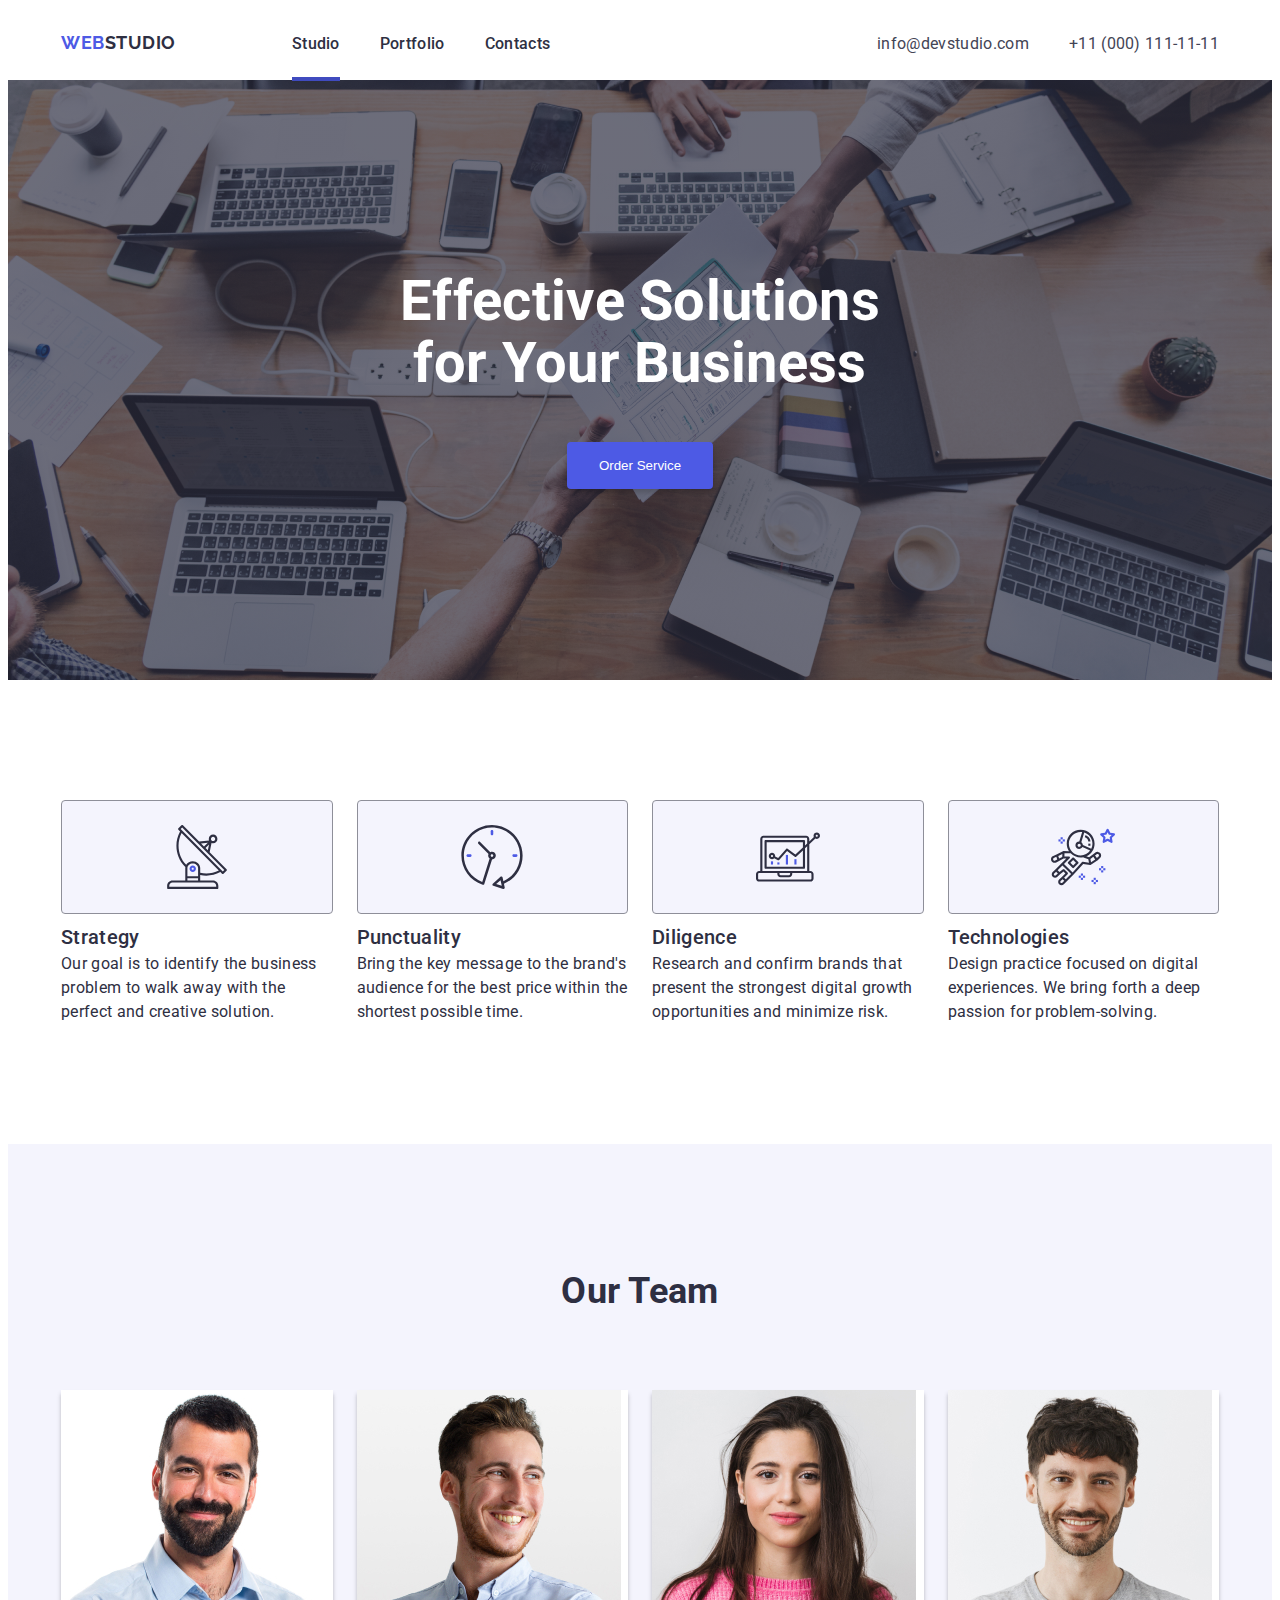
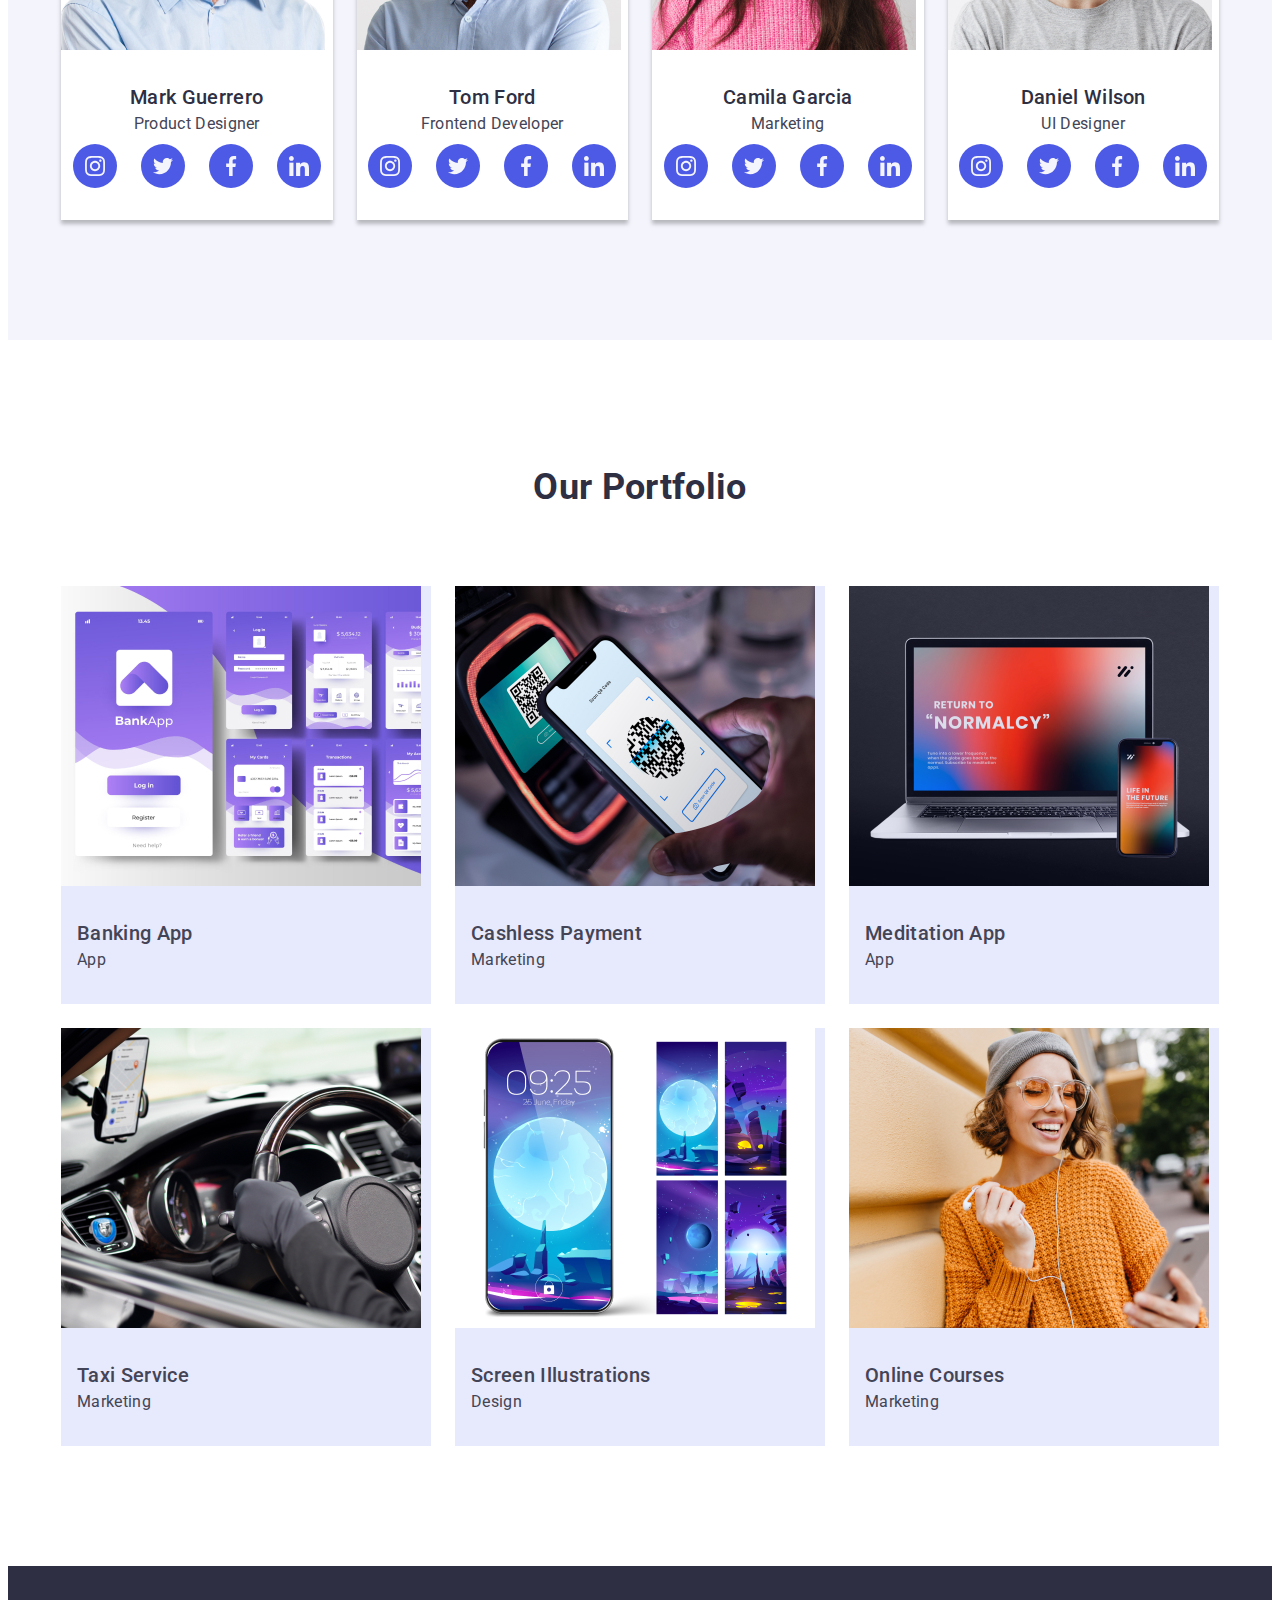
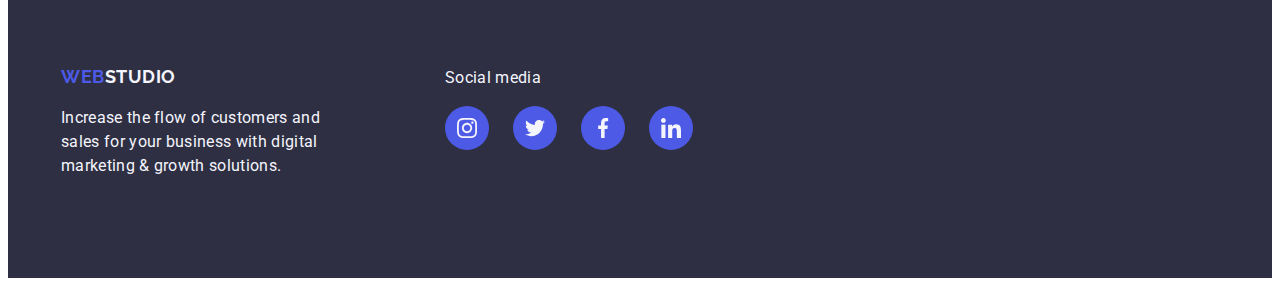
==== index.html @ d9207a2f "fx" ====
<!DOCTYPE html>
<html lang="en">
  <head>
    <meta charset="UTF-8" />
    <meta name="viewport" content="width=device-width, initial-scale=1.0" />
    <title>Document</title>
    <link
      href="https://fonts.googleapis.com/css2?family=Raleway:ital,wght@0,700;1,700&family=Roboto:wght@400;500;700&display=swap"
      rel="stylesheet"
    />
    <link
      rel="stylesheet"
      href="https://cdnjs.cloudflare.com/ajax/libs/modern-normalize/2.0.0/modern-normalize.min.css"
      integrity="sha512-4xo8blKMVCiXpTaLzQSLSw3KFOVPWhm/TRtuPVc4WG6kUgjH6J03IBuG7JZPkcWMxJ5huwaBpOpnwYElP/m6wg=="
      crossorigin="anonymous"
      referrerpolicy="no-referrer"
    />
    <link href="./css/styles.css" rel="stylesheet" />
  </head>
  <body>
    <header>
      <div class="container">
        <div class="mainNav">
          <nav>
            <li>
              <a class="logo"><span class="logoAccent">WEB</span>STUDIO</a>
            </li>
            <li>
              <a href="" class="navLink isActive">Studio</a>
            </li>
            <li>
              <a href="" class="navLink">Portfolio</a>
            </li>
            <li>
              <a href="" class="navLink">Contacts</a>
            </li>
          </nav>

          <ul class="contactNav">
            <li>
              <p>info@devstudio.com</p>
            </li>
            <li>
              <p>+11 (000) 111-11-11</p>
            </li>
          </ul>
        </div>
      </div>
    </header>

    <main>
      <section class="hero">
        <div class="container">
          <h1 class="hero-title">Effective Solutions<br />for Your Business</h1>
          <button type="button">Order Service</button>
        </div>
      </section>

      <section class="section">
        <div class="container">
          <ul class="featuresContainer">
            <li>
              <div class="featuresBlock">
                <svg width="64" height="64" class="featuresIcon">
                  <use href="./images/icons.svg#icon-antenna-1"></use>
                </svg>
              </div>
              <h3 class="title">Strategy</h3>
              <p>
                Our goal is to identify the business problem to walk away with the perfect and
                creative solution.
              </p>
            </li>
            <li>
              <div class="featuresBlock">
                <svg width="64" height="64" class="featuresIcon">
                  <use href="./images/icons.svg#icon-clock-1"></use>
                </svg>
              </div>
              <h3 class="title">Punctuality</h3>
              <p>
                Bring the key message to the brand's audience for the best price within the shortest
                possible time.
              </p>
            </li>
            <li>
              <div class="featuresBlock">
                <svg width="64" height="64" class="featuresIcon">
                  <use href="./symbol-defs.svg#icon-diagram-1"></use>
                </svg>
              </div>
              <h3 class="title">Diligence</h3>
              <p>
                Research and confirm brands that present the strongest digital growth opportunities
                and minimize risk.
              </p>
            </li>
            <li>
              <div class="featuresBlock">
                <svg width="64" height="64" class="featuresIcon">
                  <use href="./images/icons.svg#icon-astronaut-1"></use>
                </svg>
              </div>
              <h3 class="title">Technologies</h3>
              <p>
                Design practice focused on digital experiences. We bring forth a deep passion for
                problem-solving.
              </p>
            </li>
          </ul>
        </div>
      </section>

      <section class="teamSection section">
        <div class="container">
          <h2 class="sectionTitle">Our Team</h2>
          <ul class="teamContainer">
            <li class="teamCard">
              <img src="./images/img1.jpg" alt="Mark Guerrero" width="264" />
              <div class="descriptionContainer">
                <p class="title">Mark Guerrero</p>
                <p class="teamDescription">Product Designer</p>
                <ul class="socialLinksList">
                  <li>
                    <a href="" class="socialLink">
                      <svg height="20" width="20" class="socialLinkIcon">
                        <use href="./images/icons.svg#icon-instagram-2"></use>
                      </svg>
                    </a>
                  </li>
                  <li>
                    <a href="" class="socialLink">
                      <svg height="20" width="20" class="socialLinkIcon">
                        <use href="./images/icons.svg#icon-twitter-1"></use>
                      </svg>
                    </a>
                  </li>
                  <li>
                    <a href="" class="socialLink">
                      <svg height="20" width="20" class="socialLinkIcon">
                        <use href="./images/icons.svg#icon-facebook-1"></use>
                      </svg>
                    </a>
                  </li>
                  <li>
                    <a href="" class="socialLink">
                      <svg height="20" width="20" class="socialLinkIcon">
                        <use href="./images/icons.svg#icon-linkedin-1"></use>
                      </svg>
                    </a>
                  </li>
                </ul>
              </div>
            </li>
            <li class="teamCard">
              <img src="./images/img2.jpg" alt="Tom Ford" width="264" />
              <div class="descriptionContainer">
                <p class="title">Tom Ford</p>
                <p class="teamDescription">Frontend Developer</p>
                <ul class="socialLinksList">
                  <li>
                    <a href="" class="socialLink">
                      <svg height="20" width="20" class="socialLinkIcon">
                        <use href="./images/icons.svg#icon-instagram-2"></use>
                      </svg>
                    </a>
                  </li>
                  <li>
                    <a href="" class="socialLink">
                      <svg height="20" width="20" class="socialLinkIcon">
                        <use href="./images/icons.svg#icon-twitter-1"></use>
                      </svg>
                    </a>
                  </li>
                  <li>
                    <a href="" class="socialLink">
                      <svg height="20" width="20" class="socialLinkIcon">
                        <use href="./images/icons.svg#icon-facebook-1"></use>
                      </svg>
                    </a>
                  </li>
                  <li>
                    <a href="" class="socialLink">
                      <svg height="20" width="20" class="socialLinkIcon">
                        <use href="./images/icons.svg#icon-linkedin-1"></use>
                      </svg>
                    </a>
                  </li>
                </ul>
              </div>
            </li>
            <li class="teamCard">
              <img src="./images/img3.jpg" alt="Camila Garcia" width="264" />
              <div class="descriptionContainer">
                <p class="title">Camila Garcia</p>
                <p class="teamDescription">Marketing</p>
                <ul class="socialLinksList">
                  <li>
                    <a href="" class="socialLink">
                      <svg height="20" width="20" class="socialLinkIcon">
                        <use href="./images/icons.svg#icon-instagram-2"></use>
                      </svg>
                    </a>
                  </li>
                  <li>
                    <a href="" class="socialLink">
                      <svg height="20" width="20" class="socialLinkIcon">
                        <use href="./images/icons.svg#icon-twitter-1"></use>
                      </svg>
                    </a>
                  </li>
                  <li>
                    <a href="" class="socialLink">
                      <svg height="20" width="20" class="socialLinkIcon">
                        <use href="./images/icons.svg#icon-facebook-1"></use>
                      </svg>
                    </a>
                  </li>
                  <li>
                    <a href="" class="socialLink">
                      <svg height="20" width="20" class="socialLinkIcon">
                        <use href="./images/icons.svg#icon-linkedin-1"></use>
                      </svg>
                    </a>
                  </li>
                </ul>
              </div>
            </li>
            <li class="teamCard">
              <img src="./images/img4.jpg" alt="Daniel Wilson" width="264" />
              <div class="descriptionContainer">
                <p class="title">Daniel Wilson</p>
                <p class="teamDescription">UI Designer</p>
                <ul class="socialLinksList">
                  <li>
                    <a href="" class="socialLink">
                      <svg height="20" width="20" class="socialLinkIcon">
                        <use href="./images/icons.svg#icon-instagram-2"></use>
                      </svg>
                    </a>
                  </li>
                  <li>
                    <a href="" class="socialLink">
                      <svg height="20" width="20" class="socialLinkIcon">
                        <use href="./images/icons.svg#icon-twitter-1"></use>
                      </svg>
                    </a>
                  </li>
                  <li>
                    <a href="" class="socialLink">
                      <svg height="20" width="20" class="socialLinkIcon">
                        <use href="./images/icons.svg#icon-facebook-1"></use>
                      </svg>
                    </a>
                  </li>
                  <li>
                    <a href="" class="socialLink">
                      <svg height="20" width="20" class="socialLinkIcon">
                        <use href="./images/icons.svg#icon-linkedin-1"></use>
                      </svg>
                    </a>
                  </li>
                </ul>
              </div>
            </li>
          </ul>
        </div>
      </section>

      <section class="portfolioSection section">
        <div class="container">
          <h2 class="sectionTitle">Our Portfolio</h2>
          <ul class="portfolioContainer">
            <li class="portfolioCard">
              <a class="portfolioLink">
                <div class="overlayWrap">
                  <img src="./images/Banking App.jpg" alt="Banking App" width="360" />
                  <div class="overlay">
                    <p>
                      14 Stylish and User-Friendly App Design Concepts · Task Manager App · Calorie
                      Tracker App · Exotic Fruit Ecommerce App · Cloud Storage App
                    </p>
                  </div>
                </div>
                <div class="descriptionContainer">
                  <p class="title">Banking App</p>
                  <p>App</p>
                </div>
              </a>
            </li>
            <li class="portfolioCard">
              <a class="portfolioLink">
                <div class="overlayWrap">
                  <img src="./images/Cashless Payment.jpg" alt="Cashless Payment" width="360" />
                  <div class="overlay">
                    <p>
                      14 Stylish and User-Friendly App Design Concepts · Task Manager App · Calorie
                      Tracker App · Exotic Fruit Ecommerce App · Cloud Storage App
                    </p>
                  </div>
                </div>
                <div class="descriptionContainer">
                  <p class="title">Cashless Payment</p>
                  <p>Marketing</p>
                </div>
              </a>
            </li>
            <li class="portfolioCard">
              <a class="portfolioLink">
                <div class="overlayWrap">
                  <img src="./images/Meditation App.jpg" alt="Meditation App" width="360" />
                  <div class="overlay">
                    <p>
                      14 Stylish and User-Friendly App Design Concepts · Task Manager App · Calorie
                      Tracker App · Exotic Fruit Ecommerce App · Cloud Storage App
                    </p>
                  </div>
                </div>
                <div class="descriptionContainer">
                  <p class="title">Meditation App</p>
                  <p>App</p>
                </div>
              </a>
            </li>
            <li class="portfolioCard">
              <a class="portfolioLink">
                <div class="overlayWrap">
                  <img src="./images/Taxi Service.jpg" alt="Taxi Service" width="360" />
                  <div class="overlay">
                    <p>
                      14 Stylish and User-Friendly App Design Concepts · Task Manager App · Calorie
                      Tracker App · Exotic Fruit Ecommerce App · Cloud Storage App
                    </p>
                  </div>
                </div>
                <div class="descriptionContainer">
                  <p class="title">Taxi Service</p>
                  <p>Marketing</p>
                </div>
              </a>
            </li>
            <li class="portfolioCard">
              <a class="portfolioLink">
                <div class="overlayWrap">
                  <img
                    src="./images/Screen Illustrations.jpg"
                    alt="Screen Illustrations"
                    width="360"
                  />
                  <div class="overlay">
                    <p>
                      14 Stylish and User-Friendly App Design Concepts · Task Manager App · Calorie
                      Tracker App · Exotic Fruit Ecommerce App · Cloud Storage App
                    </p>
                  </div>
                </div>
                <div class="descriptionContainer">
                  <p class="title">Screen Illustrations</p>
                  <p>Design</p>
                </div>
              </a>
            </li>
            <li class="portfolioCard">
              <a class="portfolioLink">
                <div class="overlayWrap">
                  <img src="./images//Online Courses.jpg" alt="Online Courses" width="360" />
                  <div class="overlay">
                    <p>
                      14 Stylish and User-Friendly App Design Concepts · Task Manager App · Calorie
                      Tracker App · Exotic Fruit Ecommerce App · Cloud Storage App
                    </p>
                  </div>
                </div>
                <div class="descriptionContainer">
                  <p class="title">Online Courses</p>
                  <p>Marketing</p>
                </div>
              </a>
            </li>
          </ul>
        </div>
      </section>
    </main>

    <footer>
      <div class="container">
        <div class="footerDescription">
          <a class="logo"><span class="logoAccent">WEB</span>STUDIO</a>
          <p>
            Increase the flow of customers and sales for your business with digital marketing &
            growth solutions.
          </p>
        </div>
        <section class="footerSocialMedia">
          <p>Social media</p>
          <ul class="socialLinksList">
            <li>
              <a href="" class="socialLink">
                <svg height="20" width="20" class="socialLinkIcon">
                  <use href="./images/icons.svg#icon-instagram-2"></use>
                </svg>
              </a>
            </li>
            <li>
              <a href="" class="socialLink">
                <svg height="20" width="20" class="socialLinkIcon">
                  <use href="./images/icons.svg#icon-twitter-1"></use>
                </svg>
              </a>
            </li>
            <li>
              <a href="" class="socialLink">
                <svg height="20" width="20" class="socialLinkIcon">
                  <use href="./images/icons.svg#icon-facebook-1"></use>
                </svg>
              </a>
            </li>
            <li>
              <a href="" class="socialLink">
                <svg height="20" width="20" class="socialLinkIcon">
                  <use href="./images/icons.svg#icon-linkedin-1"></use>
                </svg>
              </a>
            </li>
          </ul>
        </section>
      </div>
    </footer>
  </body>
</html>
---- css/styles.css ----
body {
  font-family: Roboto, Raleway, sans-serif;
  color: #2e2f42;
  background-color: #ffffff;

  font-style: normal;
  font-weight: 400;
  font-size: 16px;
  line-height: 1.5;
  letter-spacing: 0.02em;
}

ul,
ol,
li {
  list-style-type: none;
  margin: 0;
  padding: 0;
}
h1,
h2,
h3,
h4,
h5,
h6,
p {
  margin: 0;
  padding: 0;
}

img {
  display: block;
}

a {
  text-decoration: none;
}
/* //////// */
.container {
  max-width: 1158px;
  padding-left: 15px;
  padding-right: 15px;
  margin-left: auto;
  margin-right: auto;
}

.section {
  padding-top: 120px;
  padding-bottom: 120px;
}
.title {
  font-size: 20px;
  font-weight: 500;
}

.sectionTitle {
  font-size: 36px;
  text-align: center;
  margin-bottom: 72px;
}

.descriptionContainer {
  padding-top: 32px;
  padding-bottom: 32px;
}
/* //////// */

/* logo */

.logo {
  font-family: 'Raleway';
  font-weight: 700;
  font-size: 18px;
  line-height: 1.17;
  letter-spacing: 0.03em;
  text-transform: uppercase;
  padding-right: 76px;
}

.logoAccent {
  color: #4d5ae5;
}
/* //////// */

/* headrer */
.mainNav {
  display: flex;
  align-items: center;
  padding-top: 24px;
  padding-bottom: 24px;
  justify-content: space-between;
}

nav {
  display: flex;
  position: relative;
}

nav li {
  position: relative;
  margin-right: 40px;
}

.navLink {
  font-weight: 500;
  font-style: normal;
  color: #2e2f42;
  transition-property: font-weight;
  transition-duration: 250ms;
  transition-timing-function: cubic-bezier(0.4, 0, 0.2, 1);
}
.navLink:hover,
.contactNav p:hover,
.navLink:focus,
.contactNav p:focus {
  color: #404bbf;
  cursor: pointer;
}

.contactNav {
  display: flex;
  color: #434455;
}

.contactNav p {
  transition-property: color;
  transition-duration: 250ms;
  transition-timing-function: cubic-bezier(0.4, 0, 0.2, 1);
}

.contactNav li:first-child {
  padding-right: 40px;
}

.isActive::after {
  content: ' ';
  position: absolute;
  height: 4px;
  top: 45px;
  display: block;

  width: 100%;
  background-color: #404bbf;
}

/* //////// */

/* hero section  */
.hero {
  background-color: #2e2f42;
  background-image: linear-gradient(rgba(46, 47, 66, 0.7), rgba(46, 47, 66, 0.7)),
    url('../images/people-office\ 1.jpg');
  background-repeat: no-repeat;
  background-size: cover;
  background-position: center;
  max-width: 1440px;
  height: 600px;
  margin-left: auto;
  margin-right: auto;
  color: #ffffff;
  text-align: center;
  height: 600px;
  align-content: center;
}

.hero-title {
  font-size: 56px;
  line-height: 1.1;
  margin-bottom: 48px;
}

button {
  font-weight: 500;
  color: currentColor;
  background-color: #4d5ae5;
  cursor: pointer;
  padding: 16px 32px;
  transition-property: background-color;
  transition-duration: 250ms;
  transition-timing-function: cubic-bezier(0.4, 0, 0.2, 1);
  box-shadow: 0px 4px 4px rgba(0, 0, 0, 0.15);
  border-radius: 4px;
  border: none;
}

button:hover,
button:focus {
  background-color: #404bbf;
}

/* //////// */

/* features */
.featuresContainer {
  display: flex;
  gap: 24px;
}

.featuresContainer li {
  flex-basis: calc((100% - 74px) / 3);
}

.featuresBlock {
  display: flex;
  justify-content: center;

  padding: 24px 100px;
  background-color: #f4f4fd;
  border: 1px solid #8e8f99;
  border-radius: 4px;
  margin-bottom: 8px;
}

/* team section */
.teamSection {
  background-color: #f4f4fd;
}

.teamSection .descriptionContainer {
  text-align: center;
}

.teamContainer {
  display: flex;
  gap: 24px;
}

.teamCard {
  flex-basis: calc((100% - 74px) / 3);
  background-color: #ffffff;
  box-shadow: 0px 4px 4px rgba(0, 0, 0, 0.25);
}

.teamDescription {
  color: #434455;
  margin-bottom: 8px;
}

.socialLinksList {
  display: flex;
  justify-content: center;
  align-items: center;
}

.socialLinksList li:not(:last-child) {
  margin-right: 24px;
}

.socialLink {
  display: flex;
  width: 44px;
  height: 44px;
  border-radius: 50%;
  align-items: center;
  justify-content: center;
  transition: background-color 250ms cubic-bezier(0.4, 0, 0.2, 1);
  background-color: #4d5ae5;
}

.socialLink:hover,
.socialLink:focus {
  background-color: #404bbf;
}

/* //////// */

/* portfolio section */

.portfolioCard {
  color: #434455;
  background-color: #e7e9fc;
  transition: box-shadow 250ms cubic-bezier(0.4, 0, 0.2, 1);
}

.overlayWrap {
  position: relative;
  overflow: hidden;
}

.overlay {
  position: absolute;
  transform: translateY(100%);
  transition: transform 250ms cubic-bezier(0.4, 0, 0.2, 1);
  background-color: #4d5ae5;
  color: #f4f4fd;
  width: 100%;
  height: 100%;

  padding-top: 40px;
  padding-right: 32px;
  padding-left: 32px;
}

.portfolioLink {
  transition: background-color 250ms cubic-bezier(0.4, 0, 0.2, 1);
}

.portfolioCard:hover {
  box-shadow: 0px 4px 4px rgba(0, 0, 0, 0.25);
}
.portfolioLink:hover .overlay {
  transform: translateY(-100%);
}

.portfolioContainer {
  display: flex;
  flex-wrap: wrap;
  gap: 24px;
}

.portfolioContainer li {
  flex-basis: calc((100% - 48px) / 3);
}
.portfolioContainer .descriptionContainer {
  padding-left: 16px;
}

/* //////// */

/* footer */
footer {
  background-color: #2e2f42;
  color: #f4f4fd;
  padding-top: 100px;
  padding-bottom: 100px;
}

.footerDescription p {
  padding-top: 16px;
  width: 264px;
}

footer .container {
  display: flex;
}

.footerDescription {
  margin-right: 120px;
}

.footerSocialMedia p {
  margin-bottom: 16px;
}

footer .socialLink:hover,
footer .socialLink:focus {
  background-color: #31d0aa;
}
/* //////// */
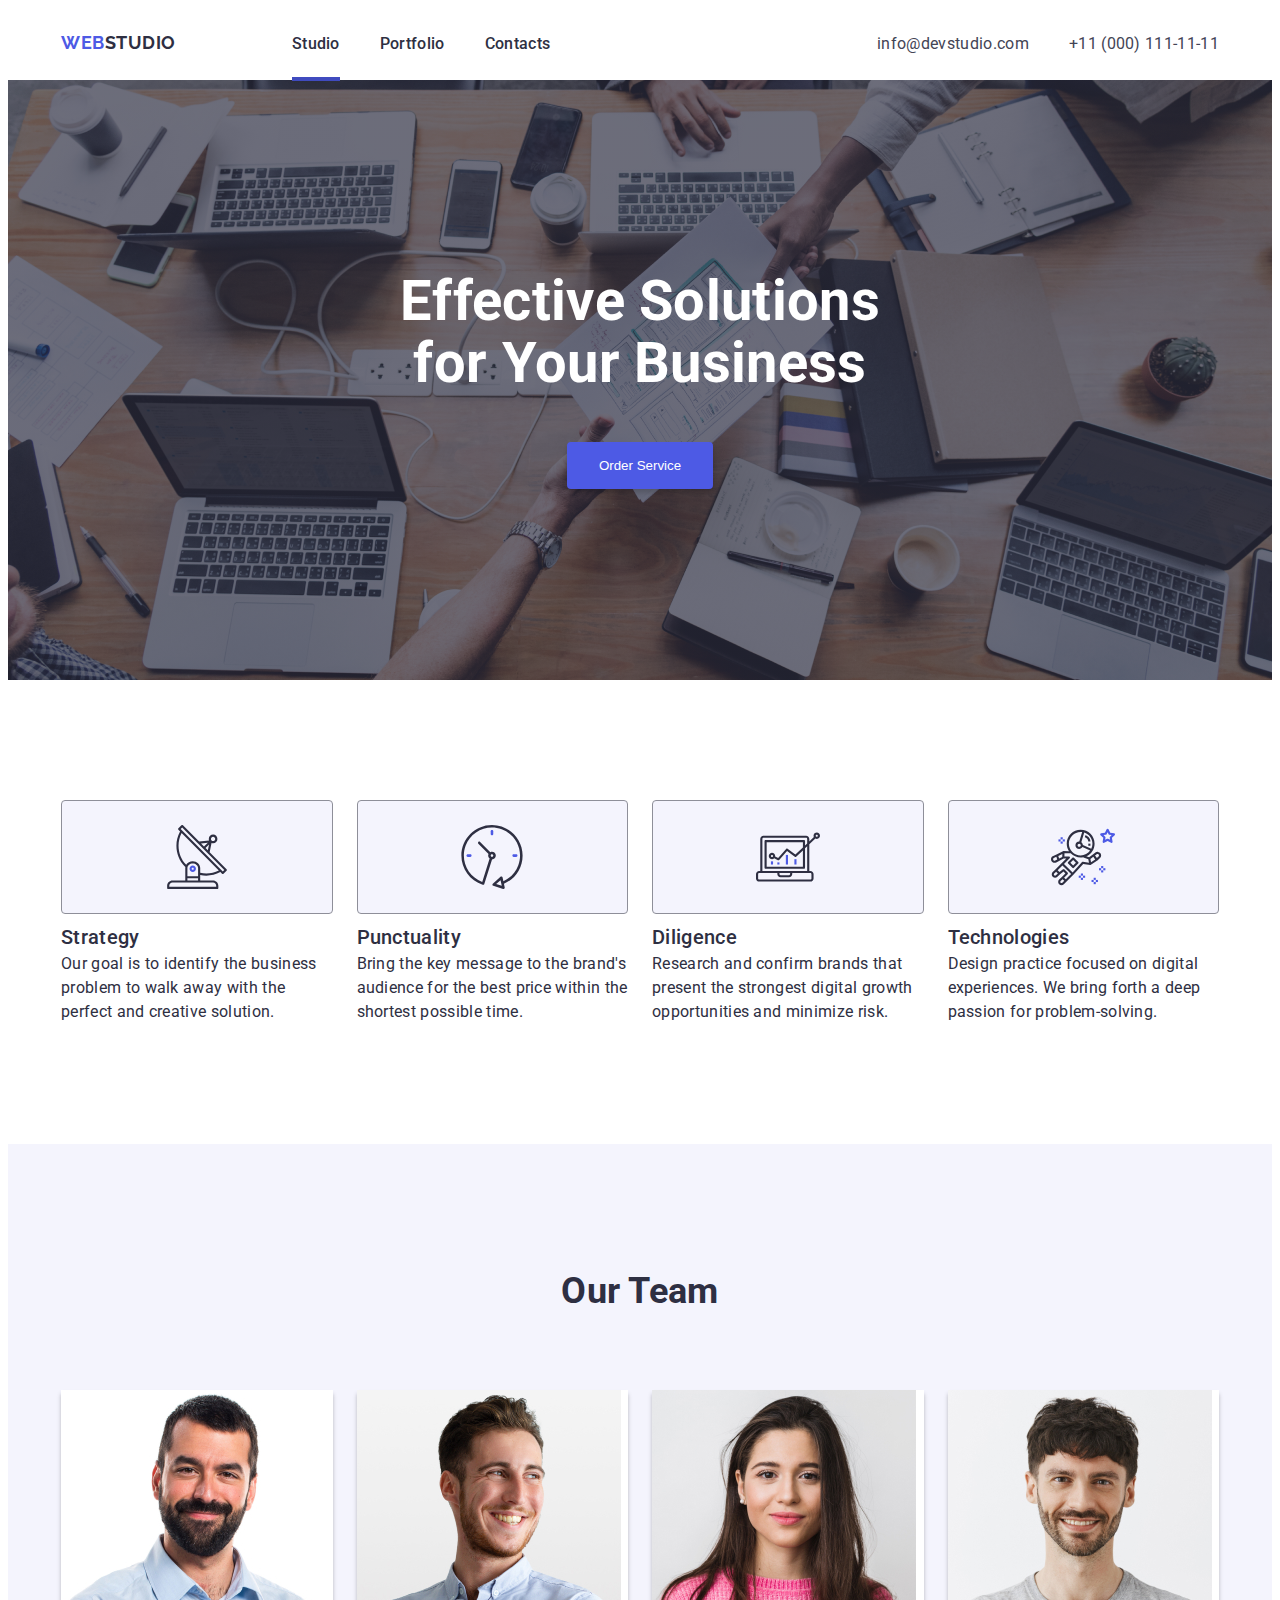
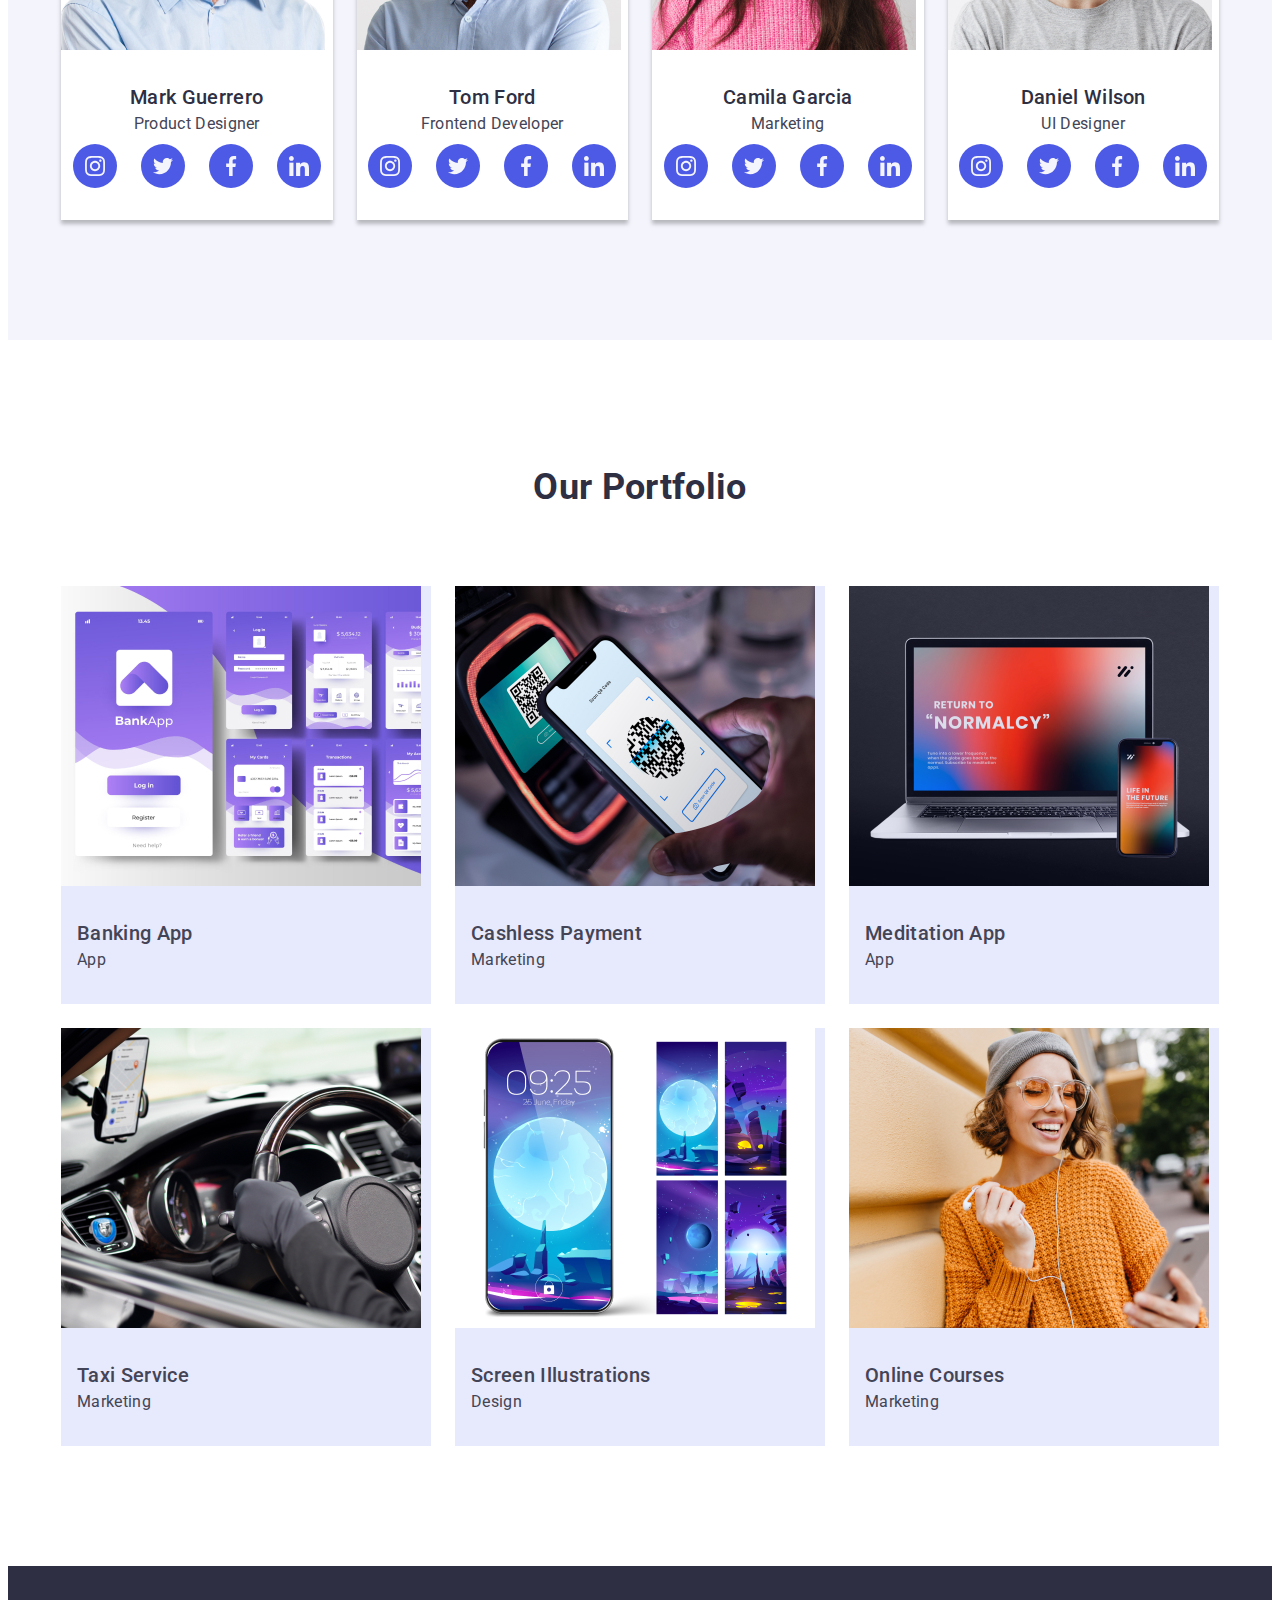
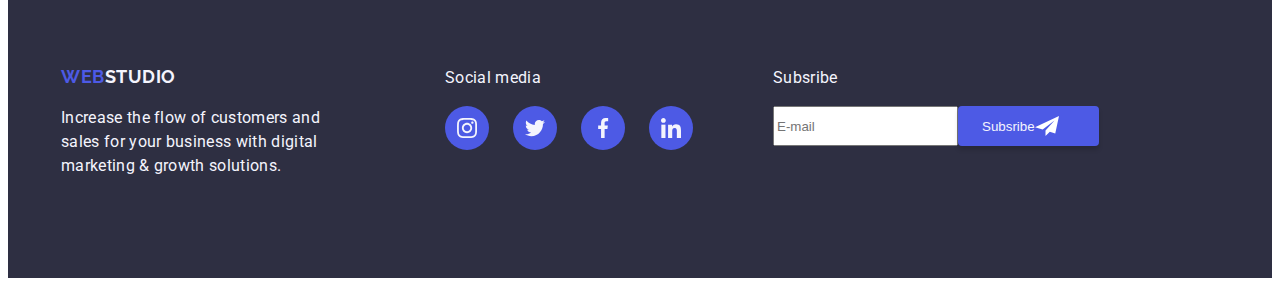
==== commit 3a94338d: "fx" ====
--- a/index.html
+++ b/index.html
@@ -52,7 +52,7 @@
       <section class="hero">
         <div class="container">
           <h1 class="hero-title">Effective Solutions<br />for Your Business</h1>
-          <button type="button">Order Service</button>
+          <button type="button" class="primary">Order Service</button>
         </div>
       </section>
 
@@ -86,7 +86,7 @@
             <li>
               <div class="featuresBlock">
                 <svg width="64" height="64" class="featuresIcon">
-                  <use href="./symbol-defs.svg#icon-diagram-1"></use>
+                  <use href="./images/symbol-defs.svg#icon-diagram-1"></use>
                 </svg>
               </div>
               <h3 class="title">Diligence</h3>
@@ -424,6 +424,19 @@
             </li>
           </ul>
         </section>
+        <section>
+          <label class="subsribe"> Subsribe </label>
+          <div class="box">
+            <input placeholder="E-mail" />
+
+            <button type="submit" class="secondary">
+              Subsribe
+              <svg height="24" width="24" class="sendIcon">
+                <use href="./symbol-defs.svg#icon-send"></use>
+              </svg>
+            </button>
+          </div>
+        </section>
       </div>
     </footer>
   </body>
--- a/css/styles.css
+++ b/css/styles.css
@@ -169,18 +169,31 @@
   margin-bottom: 48px;
 }
 
+/* button */
+
 button {
   font-weight: 500;
   color: currentColor;
   background-color: #4d5ae5;
   cursor: pointer;
-  padding: 16px 32px;
+
   transition-property: background-color;
   transition-duration: 250ms;
   transition-timing-function: cubic-bezier(0.4, 0, 0.2, 1);
   box-shadow: 0px 4px 4px rgba(0, 0, 0, 0.15);
   border-radius: 4px;
   border: none;
+}
+
+button.primary {
+  padding: 16px 32px;
+}
+
+button.secondary {
+  padding: 8px 24px;
+  display: flex;
+  align-items: center;
+  align-self: flex-start;
 }
 
 button:hover,
@@ -338,6 +351,10 @@
   margin-right: 120px;
 }
 
+.footerSocialMedia {
+  margin-right: 80px;
+}
+
 .footerSocialMedia p {
   margin-bottom: 16px;
 }
@@ -346,4 +363,15 @@
 footer .socialLink:focus {
   background-color: #31d0aa;
 }
-/* //////// */
+.subsribe {
+  display: inline-block;
+  margin-bottom: 16px;
+}
+.sendIcon {
+  margin-right: 16px;
+}
+
+.box {
+  display: flex;
+}
+/* //////// */
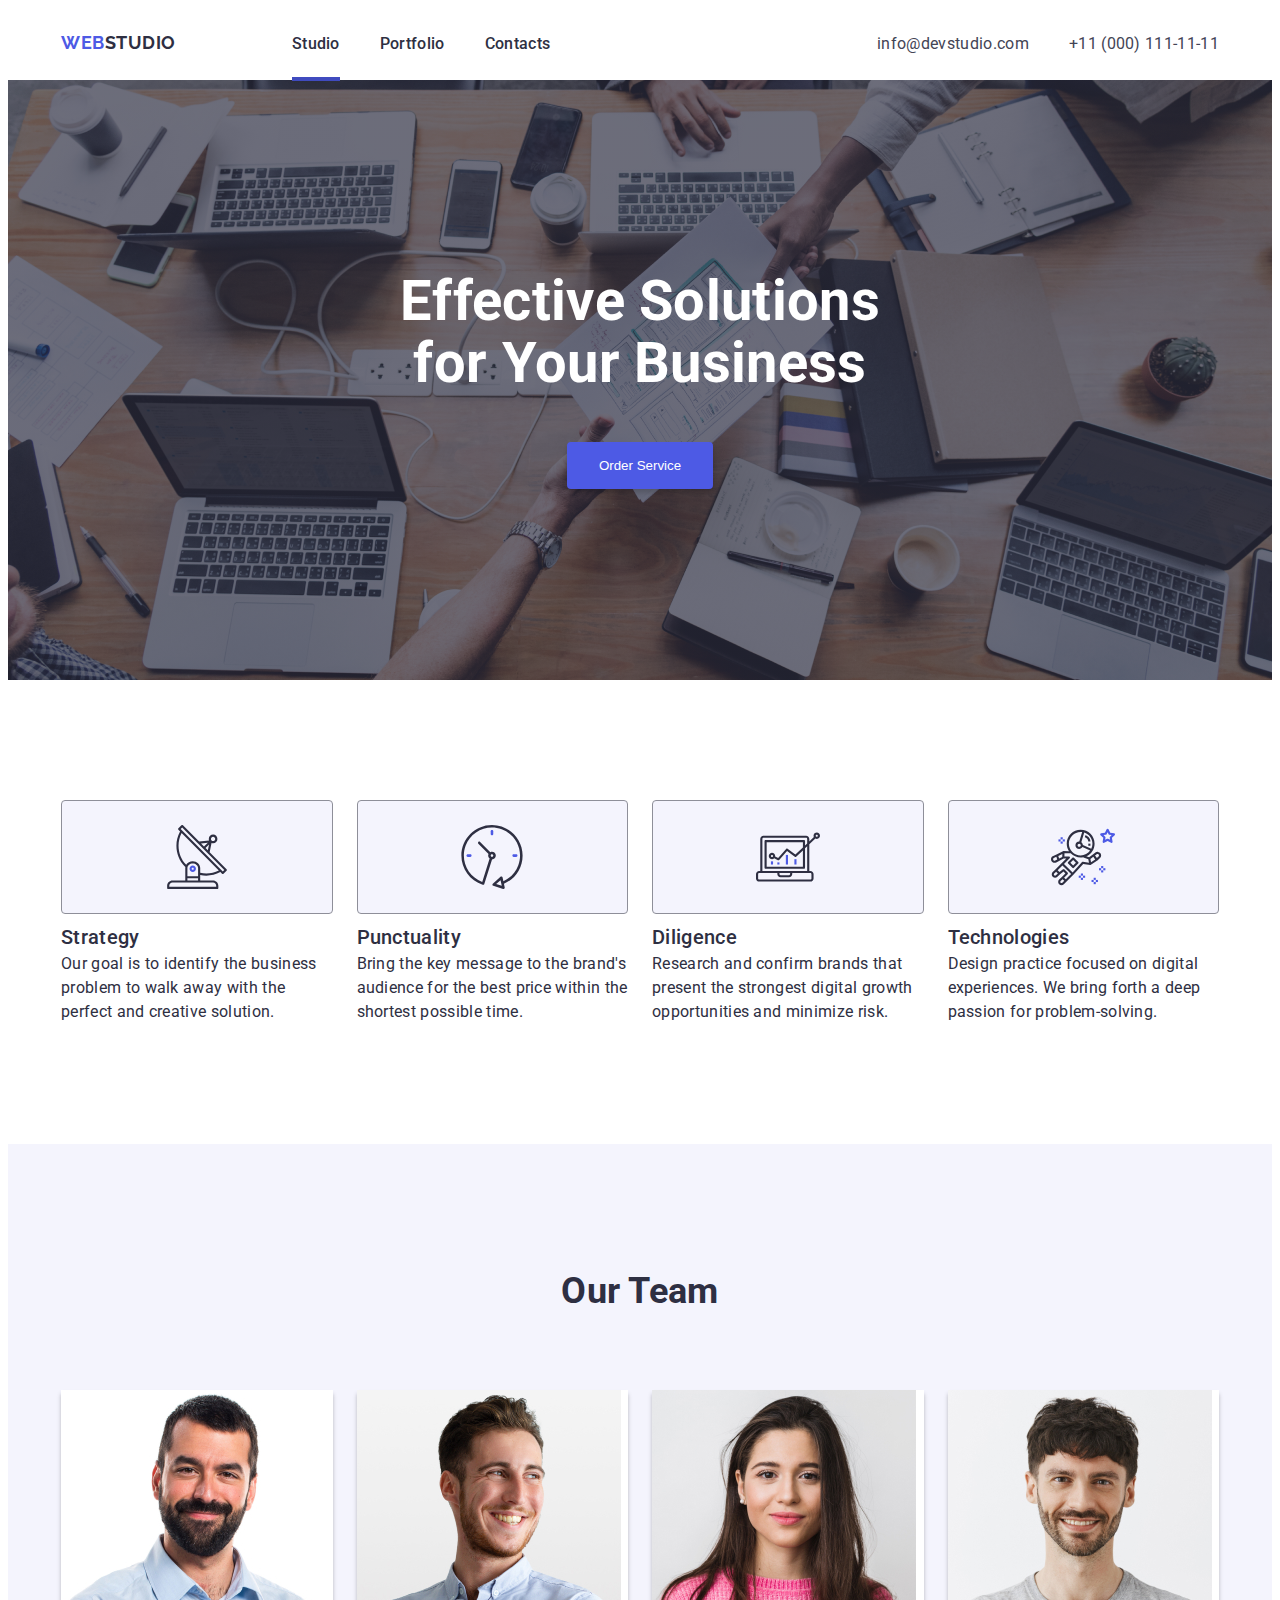
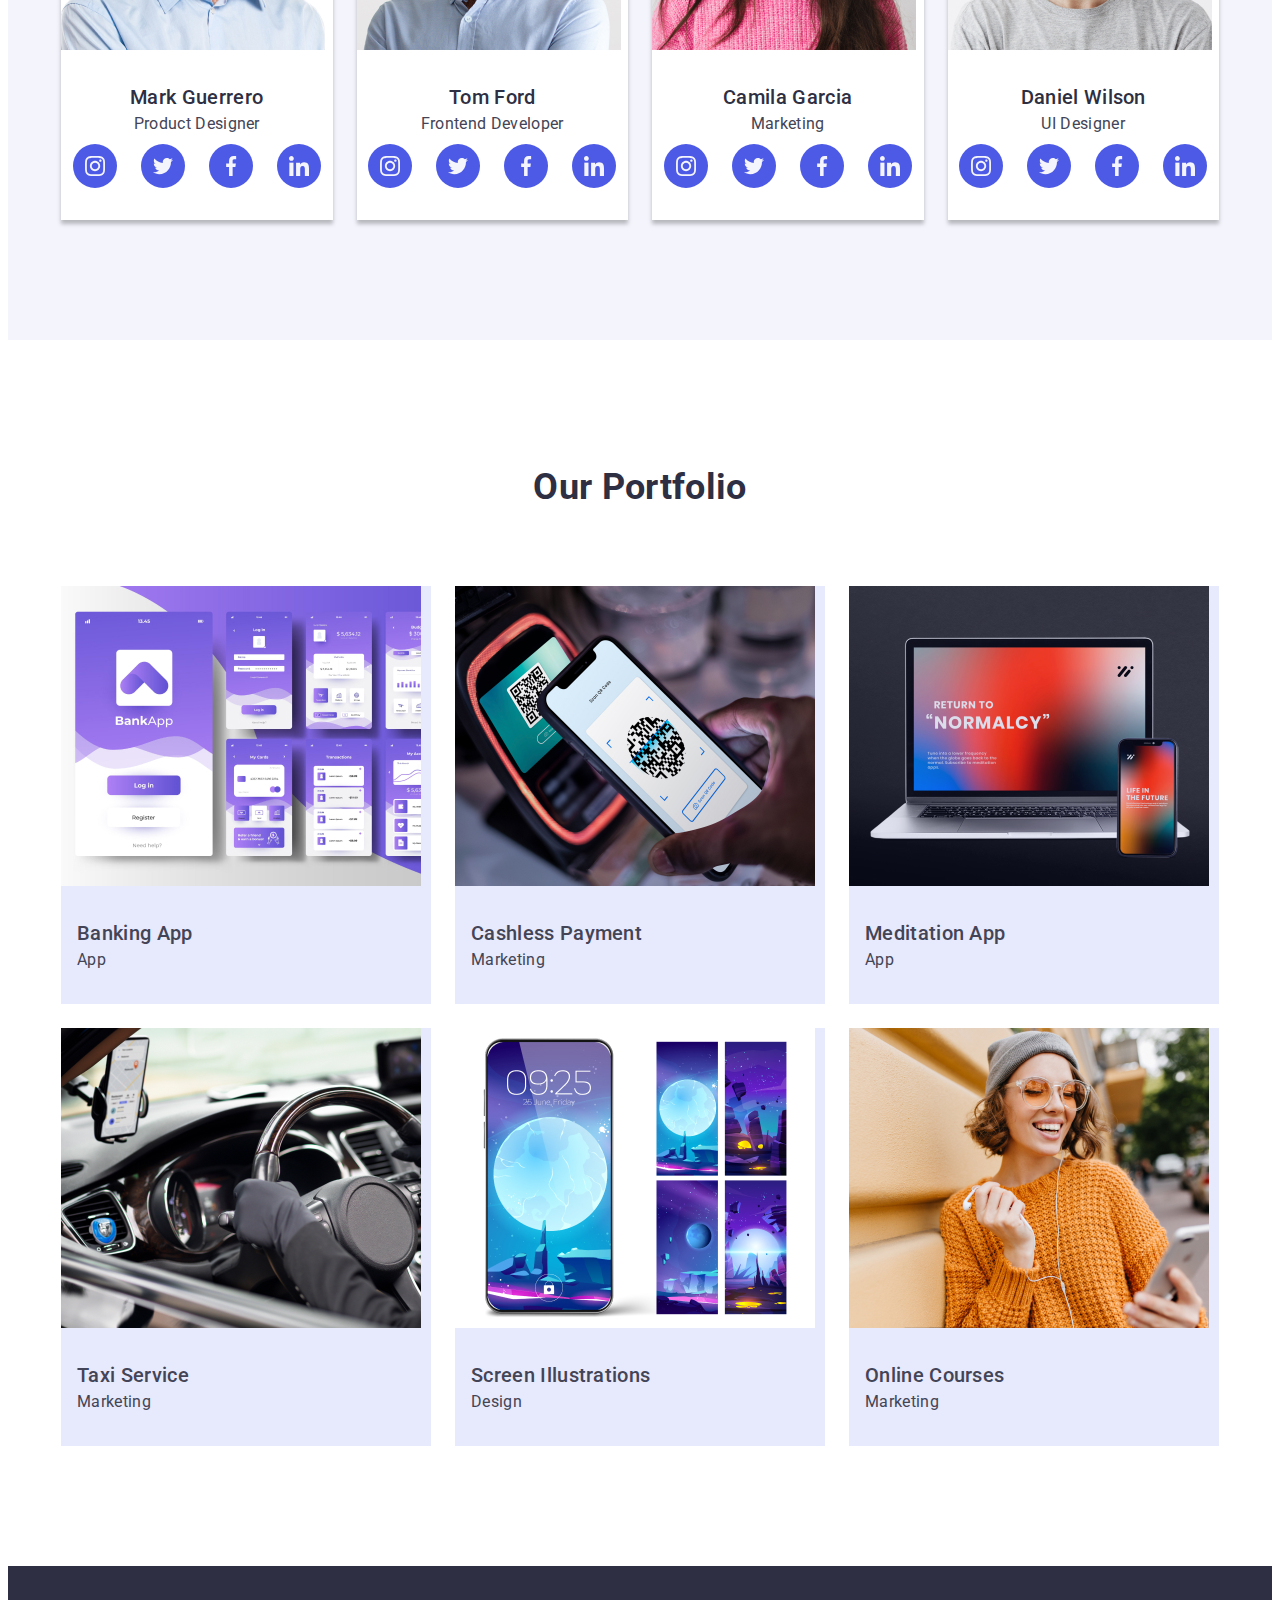
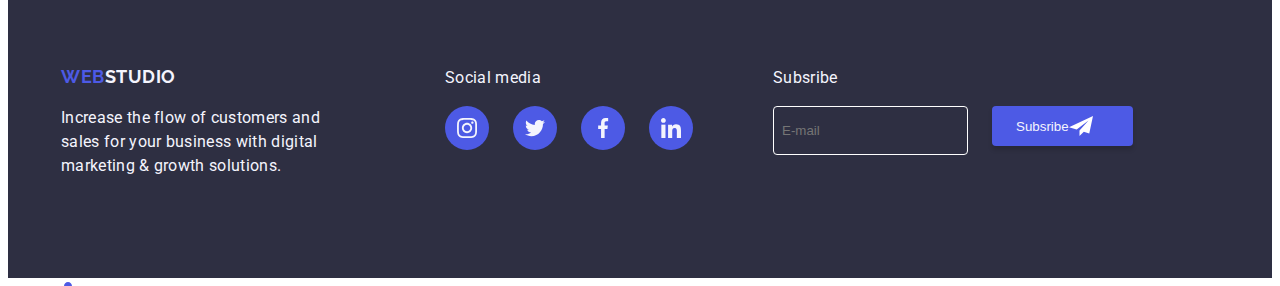
==== commit 8c87b917: "fx" ====
--- a/index.html
+++ b/index.html
@@ -425,9 +425,14 @@
           </ul>
         </section>
         <section>
-          <label class="subsribe"> Subsribe </label>
-          <div class="box">
-            <input placeholder="E-mail" />
+          <label class="subsribe" name="emailSubsciption" for="emailSubsciption"> Subsribe </label>
+          <div class="subsciptionSection">
+            <input
+              placeholder="E-mail"
+              id="emailSubsciption"
+              type="email"
+              class="emailSubsciption"
+            />
 
             <button type="submit" class="secondary">
               Subsribe
@@ -439,5 +444,19 @@
         </section>
       </div>
     </footer>
+
+    <div class="modal-overlay">
+      <div class="modal">
+        <form class="form">
+          <label>
+            Name
+            <svg height="24" width="24" class="sendIcon">
+              <use href="./symbol-defs.svg#icon-person"></use>
+            </svg>
+            <input />
+          </label>
+        </form>
+      </div>
+    </div>
   </body>
 </html>
--- a/css/styles.css
+++ b/css/styles.css
@@ -371,7 +371,29 @@
   margin-right: 16px;
 }
 
-.box {
-  display: flex;
-}
-/* //////// */
+.subsciptionSection {
+  display: flex;
+  gap: 24px;
+}
+
+.emailSubsciption {
+  background-color: inherit;
+  border-radius: 4px;
+  padding: 16px 8px;
+  border: 1px solid #ffffff;
+}
+
+.emailSubsciption:hover,
+.emailSubsciption:focus-within {
+  border-color: #4d5ae5;
+}
+/* //////// */
+
+/* form */
+.modal-overlay {
+  position: fixed;
+  height: 100%;
+  width: 100%;
+  background-color: #fff;
+}
+/* //////// */
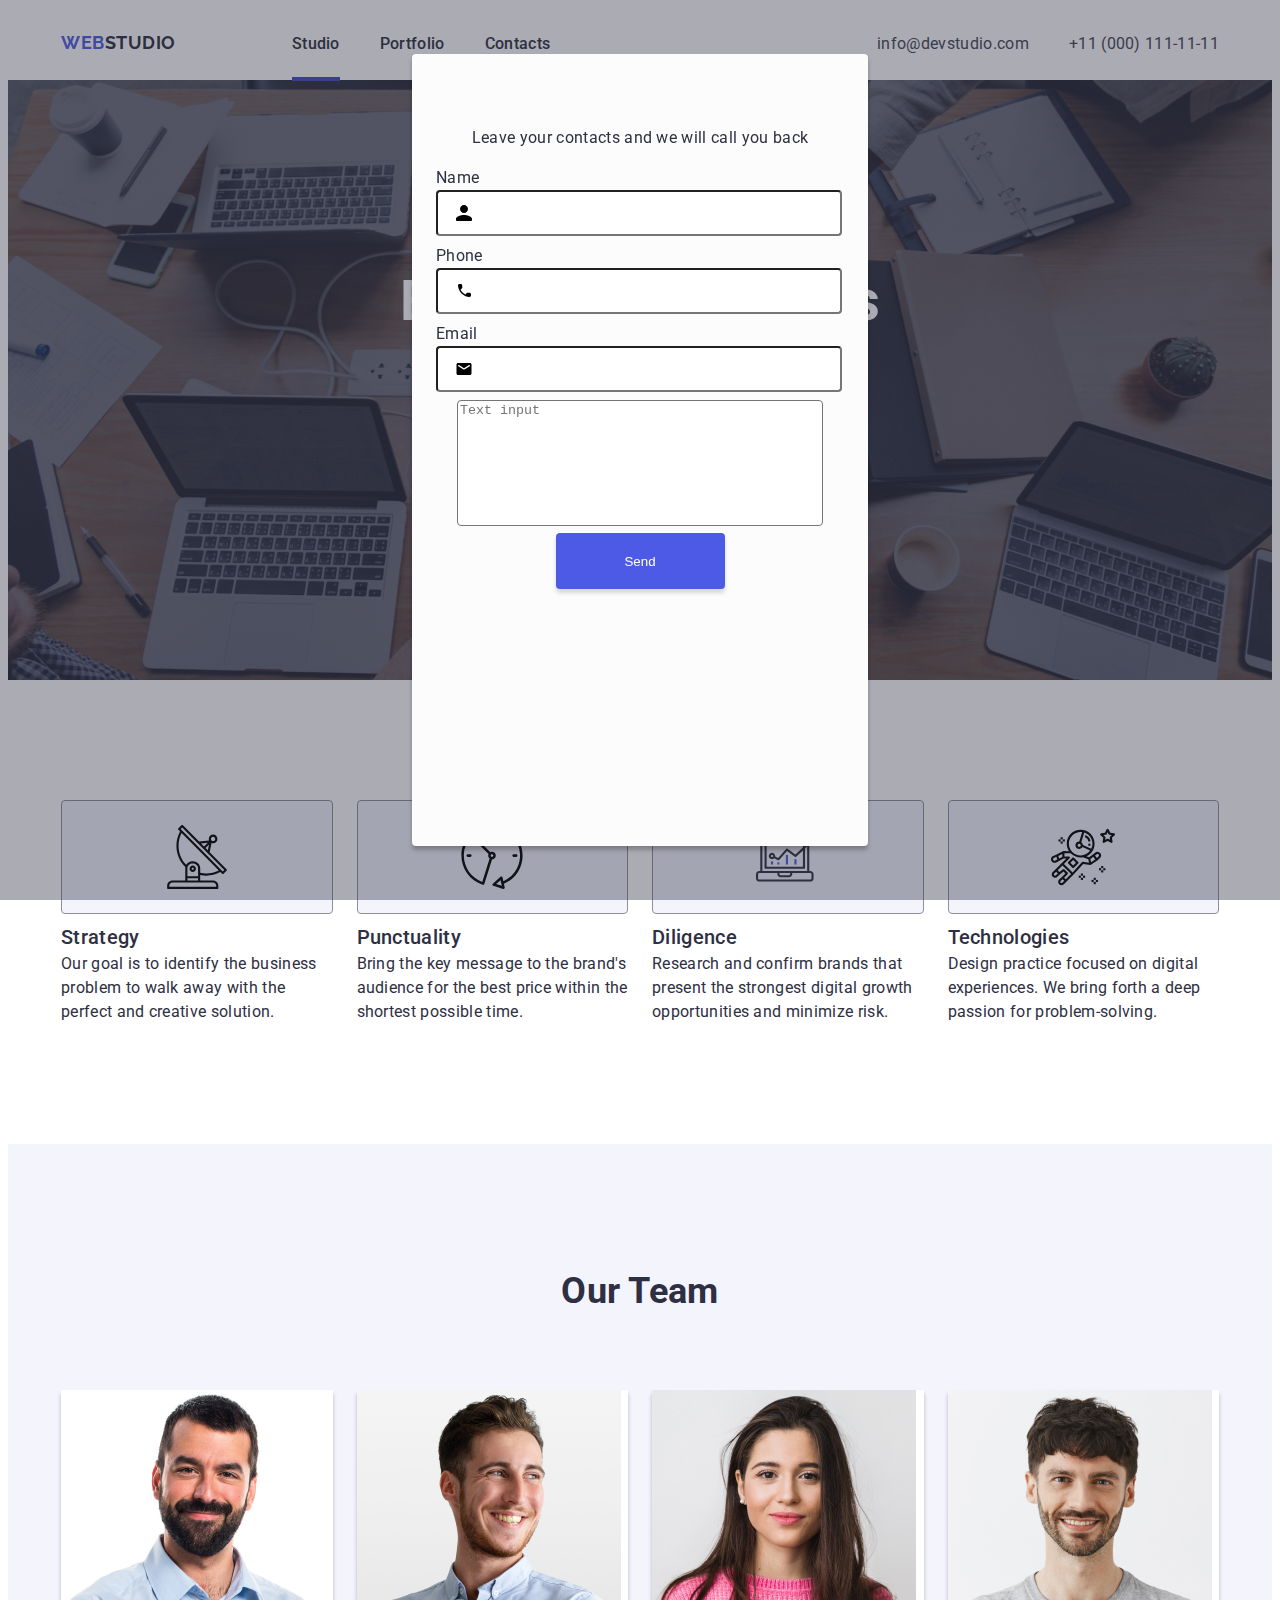
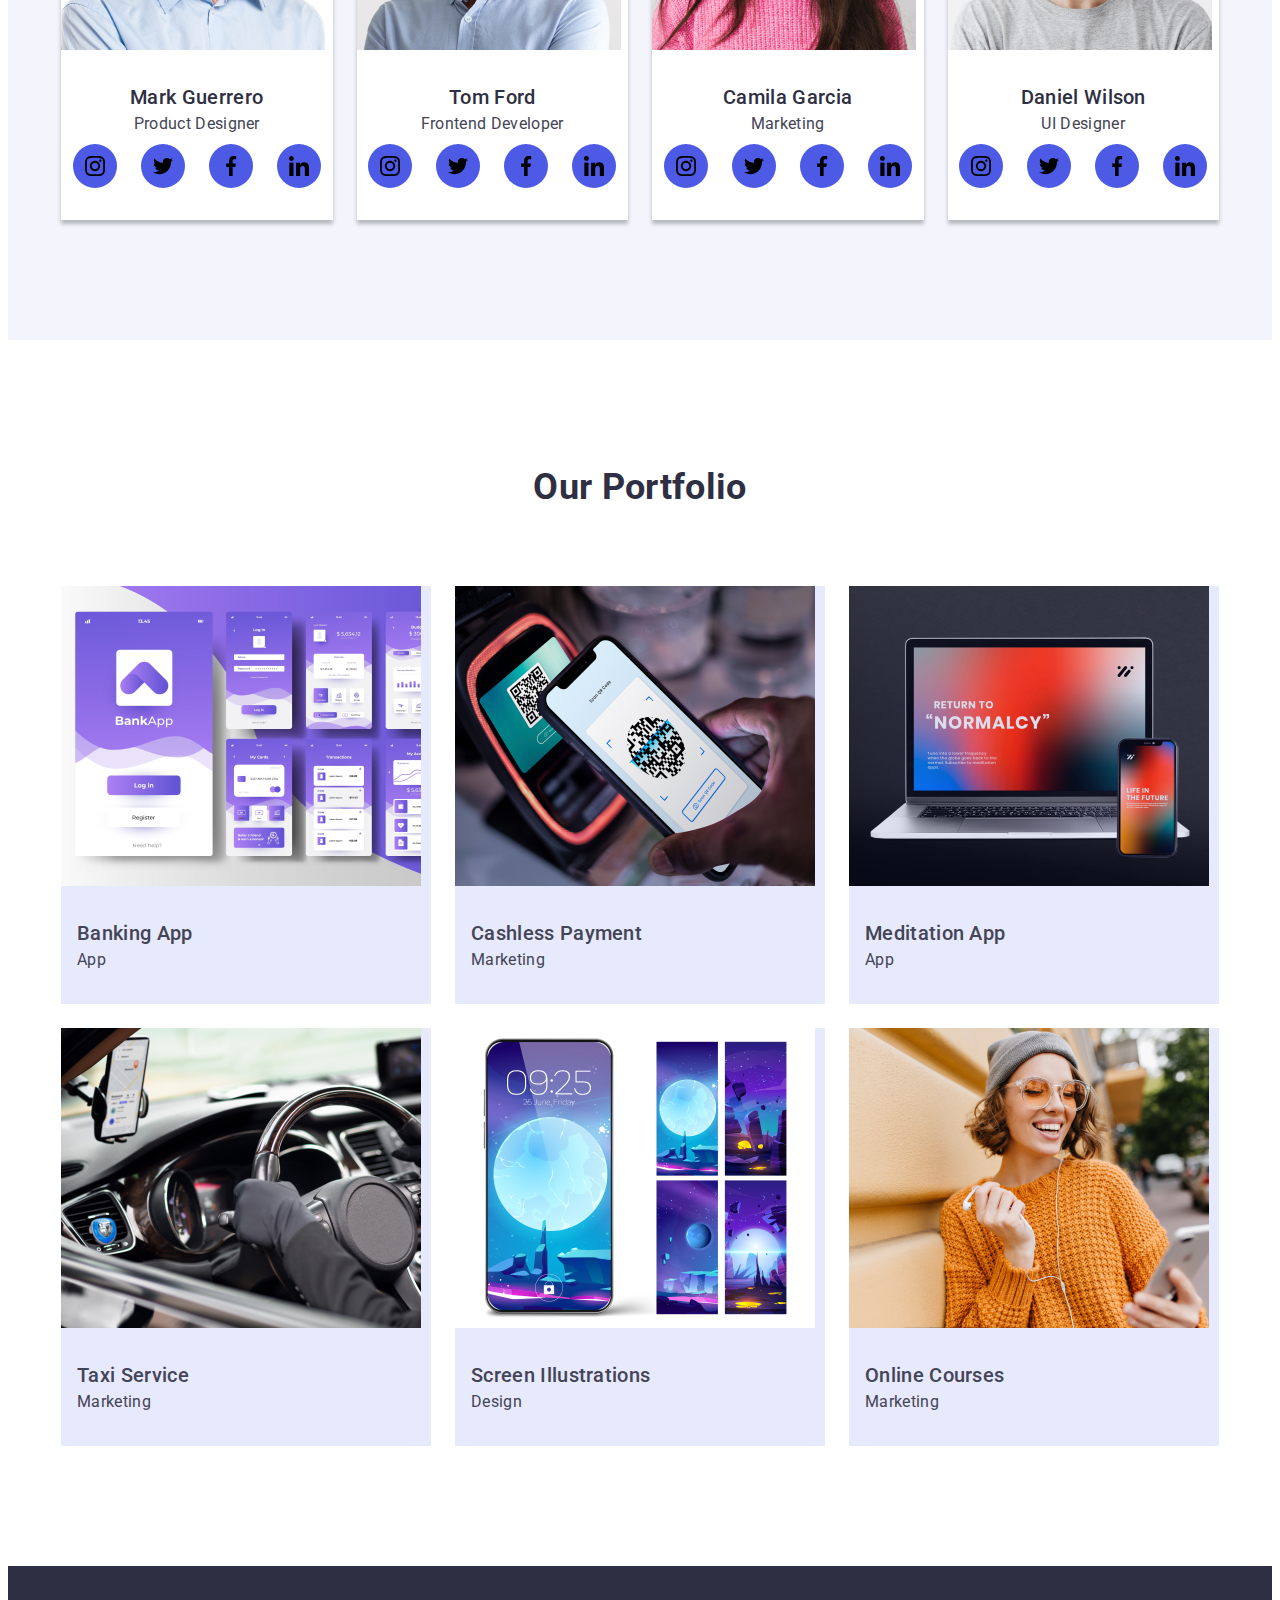
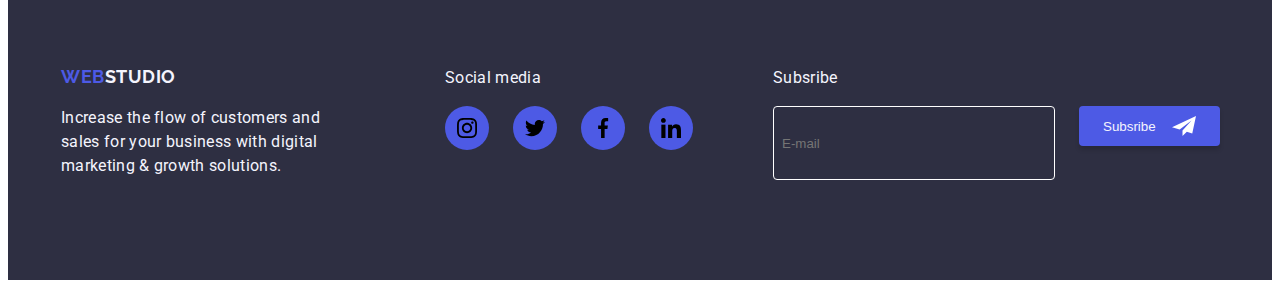
==== commit af203954: "fx" ====
--- a/index.html
+++ b/index.html
@@ -448,13 +448,32 @@
     <div class="modal-overlay">
       <div class="modal">
         <form class="form">
+          <p class="formTitle">Leave your contacts and we will call you back</p>
+          <label for="name" class="formLabel">
+            Name
+            <input type="text" name="name" id="name" class="formInput" />
+            <svg height="24" width="24" class="modalIcon">
+              <use href="./images/icon.svg#icon-person"></use>
+            </svg>
+          </label>
+          <label for="phone" class="formLabel">
+            Phone
+            <input id="phone" name="phone" type="tel" class="formInput" />
+            <svg height="24" width="24" class="modalIcon">
+              <use href="./symbol-defs.svg#icon-phone"></use>
+            </svg>
+          </label>
+          <label for="email" class="formLabel">
+            Email
+            <input id="email" name="email" type="email" class="formInput" />
+            <svg height="24" width="24" class="modalIcon">
+              <use href="./symbol-defs.svg#icon-email-"></use>
+            </svg>
+          </label>
           <label>
-            Name
-            <svg height="24" width="24" class="sendIcon">
-              <use href="./symbol-defs.svg#icon-person"></use>
-            </svg>
-            <input />
+            <textarea placeholder="Text input" name="comment" class="formComment"></textarea>
           </label>
+          <button type="button" class="modalBtn">Send</button>
         </form>
       </div>
     </div>
--- a/css/styles.css
+++ b/css/styles.css
@@ -368,7 +368,7 @@
   margin-bottom: 16px;
 }
 .sendIcon {
-  margin-right: 16px;
+  margin-left: 16px;
 }
 
 .subsciptionSection {
@@ -381,6 +381,8 @@
   border-radius: 4px;
   padding: 16px 8px;
   border: 1px solid #ffffff;
+  width: 264px;
+  height: 40px;
 }
 
 .emailSubsciption:hover,
@@ -392,8 +394,91 @@
 /* form */
 .modal-overlay {
   position: fixed;
+  top: 0;
+  left: 0;
   height: 100%;
   width: 100%;
-  background-color: #fff;
-}
-/* //////// */
+  background-color: rgba(46, 47, 66, 0.4);
+  z-index: 999;
+  display: flex;
+  justify-content: center;
+  align-items: center;
+}
+
+.modal {
+  max-width: 408px;
+  height: 80%;
+  background-color: #fcfcfc;
+  border-radius: 4px;
+  padding-top: 72px;
+  padding-right: 24px;
+  padding-left: 24px;
+  box-shadow: 0px 4px 4px rgba(0, 0, 0, 0.25);
+  overflow-y: auto;
+}
+form {
+  display: flex;
+  flex-direction: column;
+  align-items: center;
+}
+
+.formComment {
+  resize: none;
+  height: 120px;
+  width: 360px;
+  border-radius: 4px;
+}
+
+.formTitle {
+  margin-bottom: 16px;
+}
+
+.formInput {
+  width: 360px;
+  height: 40px;
+
+  border-radius: 4px;
+}
+
+.modalBtn {
+  background-color: #4d5ae5;
+  color: #ffffff;
+  height: 56px;
+  width: 169px;
+  text-align: center;
+  padding: 16px 32px;
+  margin: auto;
+}
+
+.formLabel {
+  position: relative;
+  margin-bottom: 8px;
+  transition-property: fill;
+  transition-duration: 250ms;
+  transition-timing-function: cubic-bezier(0.4, 0, 0.2, 1);
+}
+.modalIcon {
+  position: absolute;
+  top: 50%;
+  left: 16px;
+}
+
+.formLabel:hover,
+.formLabel:focus {
+  fill: #4d5ae5;
+}
+
+.formInput {
+  padding-left: 40px;
+  transition-property: border-color;
+  transition-duration: 250ms;
+  transition-timing-function: cubic-bezier(0.4, 0, 0.2, 1);
+  outline: none;
+}
+
+.formInput:hover,
+.formInput:focus {
+  border-color: #4d5ae5;
+}
+
+/* //////// */
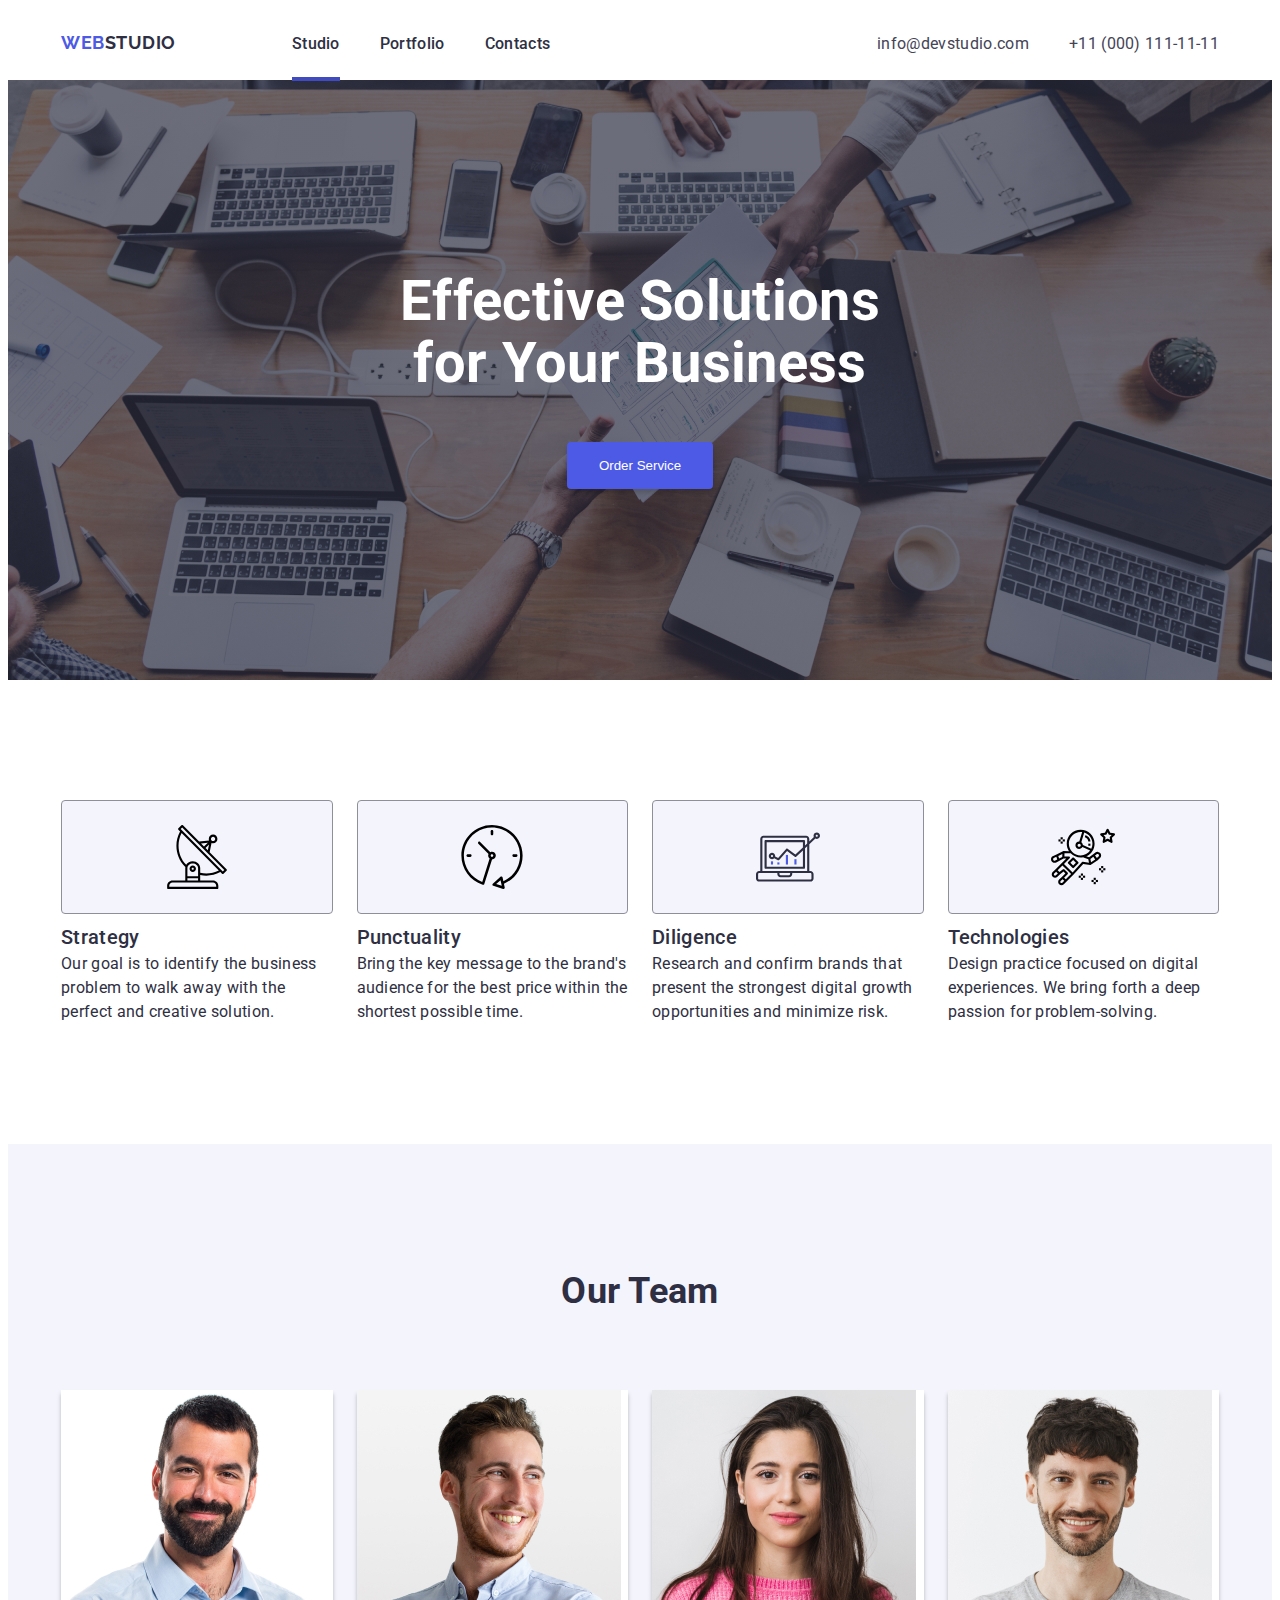
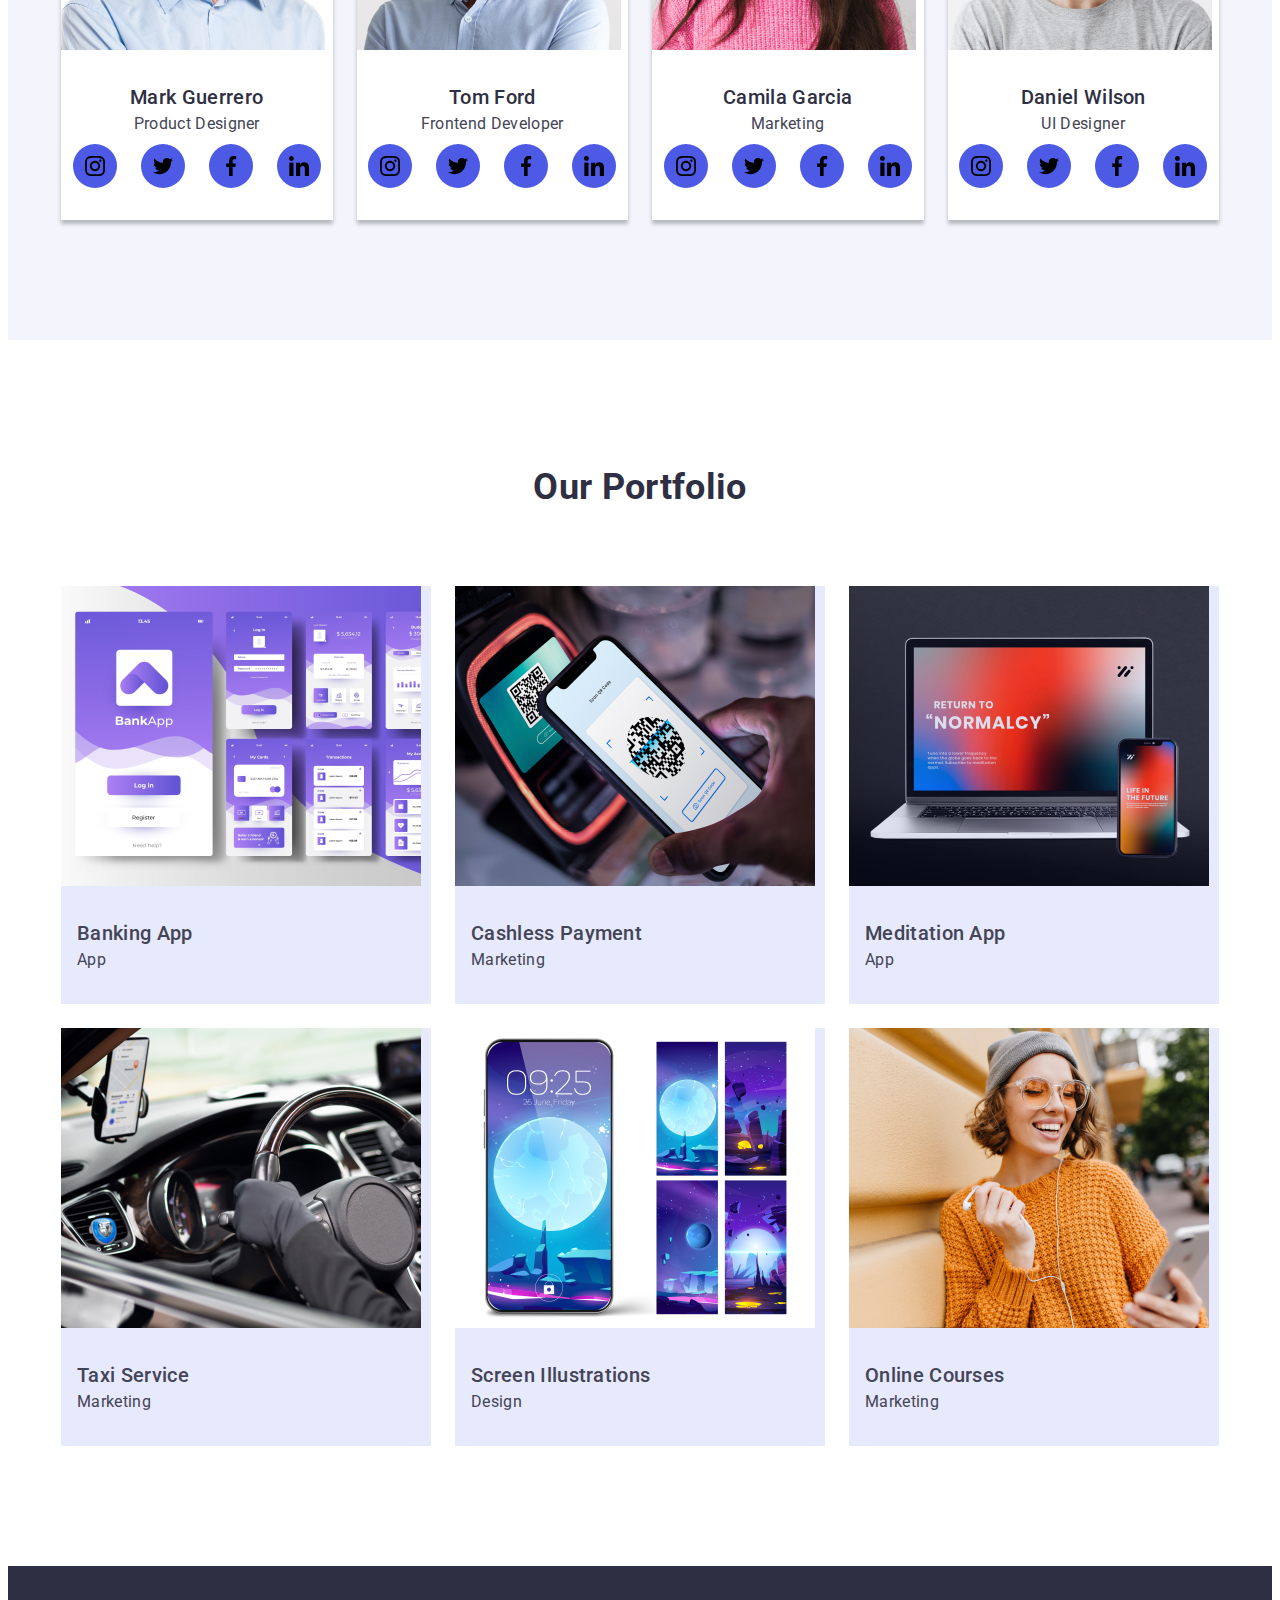
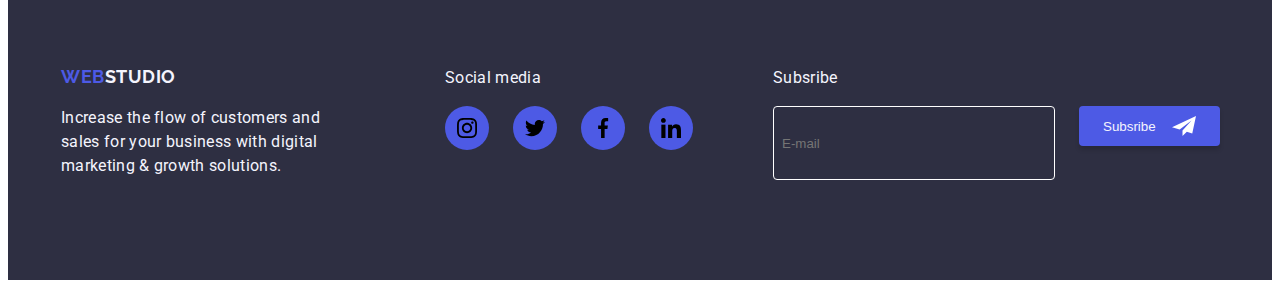
==== commit 9a97e932: "fx" ====
--- a/index.html
+++ b/index.html
@@ -448,6 +448,11 @@
     <div class="modal-overlay">
       <div class="modal">
         <form class="form">
+          <button class="closeBtn" type="button">
+            <svg class="closeIcon">
+              <use href="./symbol-defs.svg#icon-close"></use>
+            </svg>
+          </button>
           <p class="formTitle">Leave your contacts and we will call you back</p>
           <label for="name" class="formLabel">
             Name
@@ -470,9 +475,16 @@
               <use href="./symbol-defs.svg#icon-email-"></use>
             </svg>
           </label>
-          <label>
+          <label class="formCommentSection">
             <textarea placeholder="Text input" name="comment" class="formComment"></textarea>
           </label>
+          <div class="checkbox">
+            <input id="checkPolicy" type="checkbox" class="checkboxInput" />
+            <label for="checkPolicy" class="checkPolicy">
+              I accept the terms and conditions of the &nbsp;
+              <a href="" class="policy">Privacy Policy</a>
+            </label>
+          </div>
           <button type="button" class="modalBtn">Send</button>
         </form>
       </div>
--- a/css/styles.css
+++ b/css/styles.css
@@ -171,7 +171,8 @@
 
 /* button */
 
-button {
+button.primary,
+button.secondary {
   font-weight: 500;
   color: currentColor;
   background-color: #4d5ae5;
@@ -196,8 +197,10 @@
   align-self: flex-start;
 }
 
-button:hover,
-button:focus {
+button.primary:hover,
+button.primary:focus,
+button.secondary:hover,
+button.secondary:focus {
   background-color: #404bbf;
 }
 
@@ -403,23 +406,28 @@
   display: flex;
   justify-content: center;
   align-items: center;
-}
-
+  opacity: 0;
+  pointer-events: none;
+}
+.isOpen {
+  opacity: 1;
+  pointer-events: auto;
+}
 .modal {
+  position: relative;
   max-width: 408px;
-  height: 80%;
+  height: 70%;
   background-color: #fcfcfc;
   border-radius: 4px;
-  padding-top: 72px;
-  padding-right: 24px;
-  padding-left: 24px;
+  /* padding-top: 72px; */
+  padding: 72px 24px 24px 24px;
   box-shadow: 0px 4px 4px rgba(0, 0, 0, 0.25);
   overflow-y: auto;
 }
+
 form {
   display: flex;
   flex-direction: column;
-  align-items: center;
 }
 
 .formComment {
@@ -448,6 +456,8 @@
   text-align: center;
   padding: 16px 32px;
   margin: auto;
+  border-radius: 4px;
+  border: 1px solid transparent;
 }
 
 .formLabel {
@@ -480,5 +490,75 @@
 .formInput:focus {
   border-color: #4d5ae5;
 }
-
-/* //////// */
+.checkbox {
+  margin-bottom: 24px;
+  display: flex;
+  align-items: baseline;
+}
+.checkPolicy {
+  font-size: 12px;
+  color: #757575;
+  display: inline-flex;
+  align-items: center;
+}
+.formCommentSection {
+  margin-bottom: 16px;
+}
+
+.formComment {
+  padding: 8px 16px;
+}
+.policy {
+  font-size: 12px;
+  color: #4d5ae5;
+  text-decoration: underline;
+}
+
+.checkboxInput {
+  /* position: absolute;
+  width: 1px;
+  height: 1px;
+  margin: -1px; */
+  border: 0;
+  padding: 0;
+  opacity: 0;
+  overflow: hidden;
+}
+
+.checkPolicy::before {
+  content: ' ';
+  display: inline-block;
+  width: 16px;
+  height: 16px;
+  border: 1px solid rgba(46, 47, 66, 0.4);
+  border-radius: 2px;
+  margin-right: 8px;
+  margin-bottom: 0px;
+}
+.checkboxInput:checked + .checkPolicy::before {
+  background-color: #4d5ae5;
+  background-image: url(../images/click.svg);
+  background-repeat: no-repeat;
+  background-position: center;
+}
+.checkboxInput:focus + .checkPolicy::before {
+  border: 1px solid #404bbf;
+}
+
+.closeIcon {
+  fill: #2e2f42;
+  background-color: #e7e9fc;
+  width: 8px;
+  height: 8px;
+}
+.closeBtn {
+  position: absolute;
+  top: 24px;
+  right: 24px;
+  border-radius: 50%;
+  overflow: hidden;
+  width: 24px;
+  height: 24px;
+
+  align-items: center;
+}
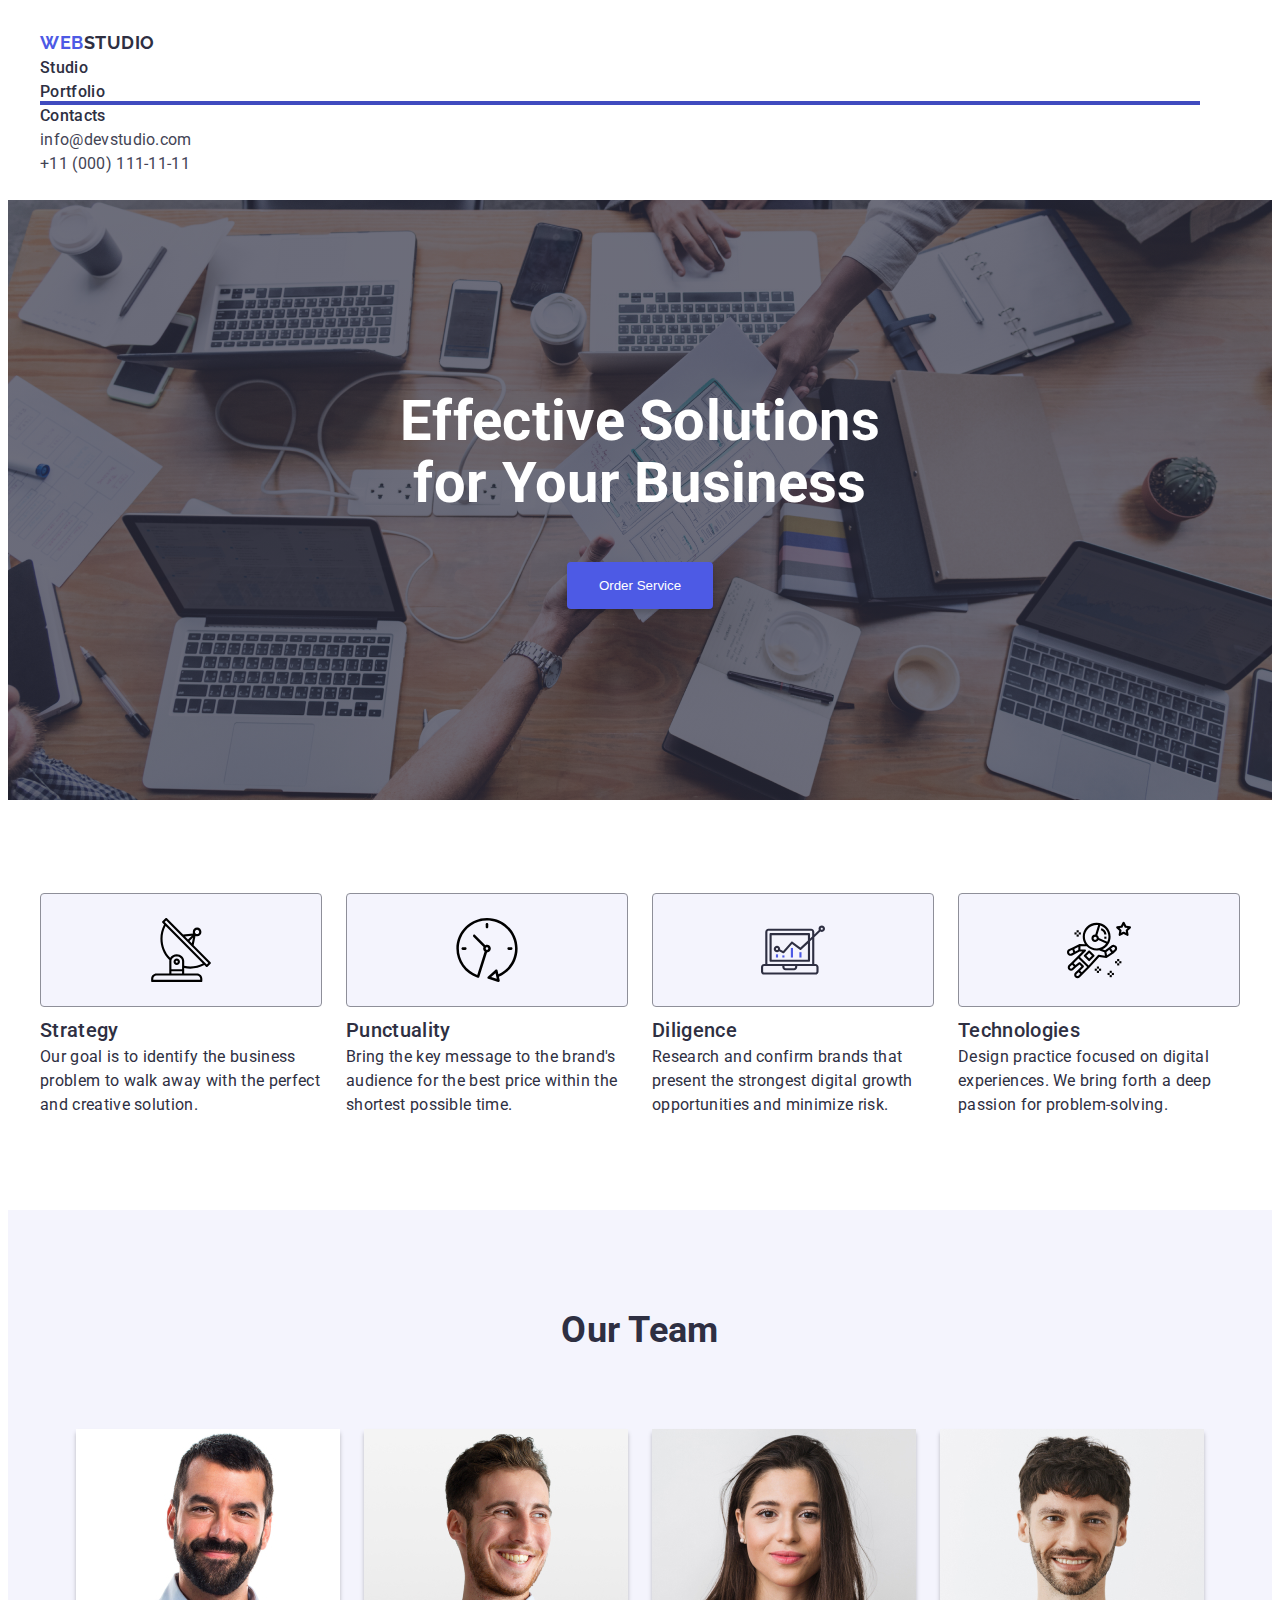
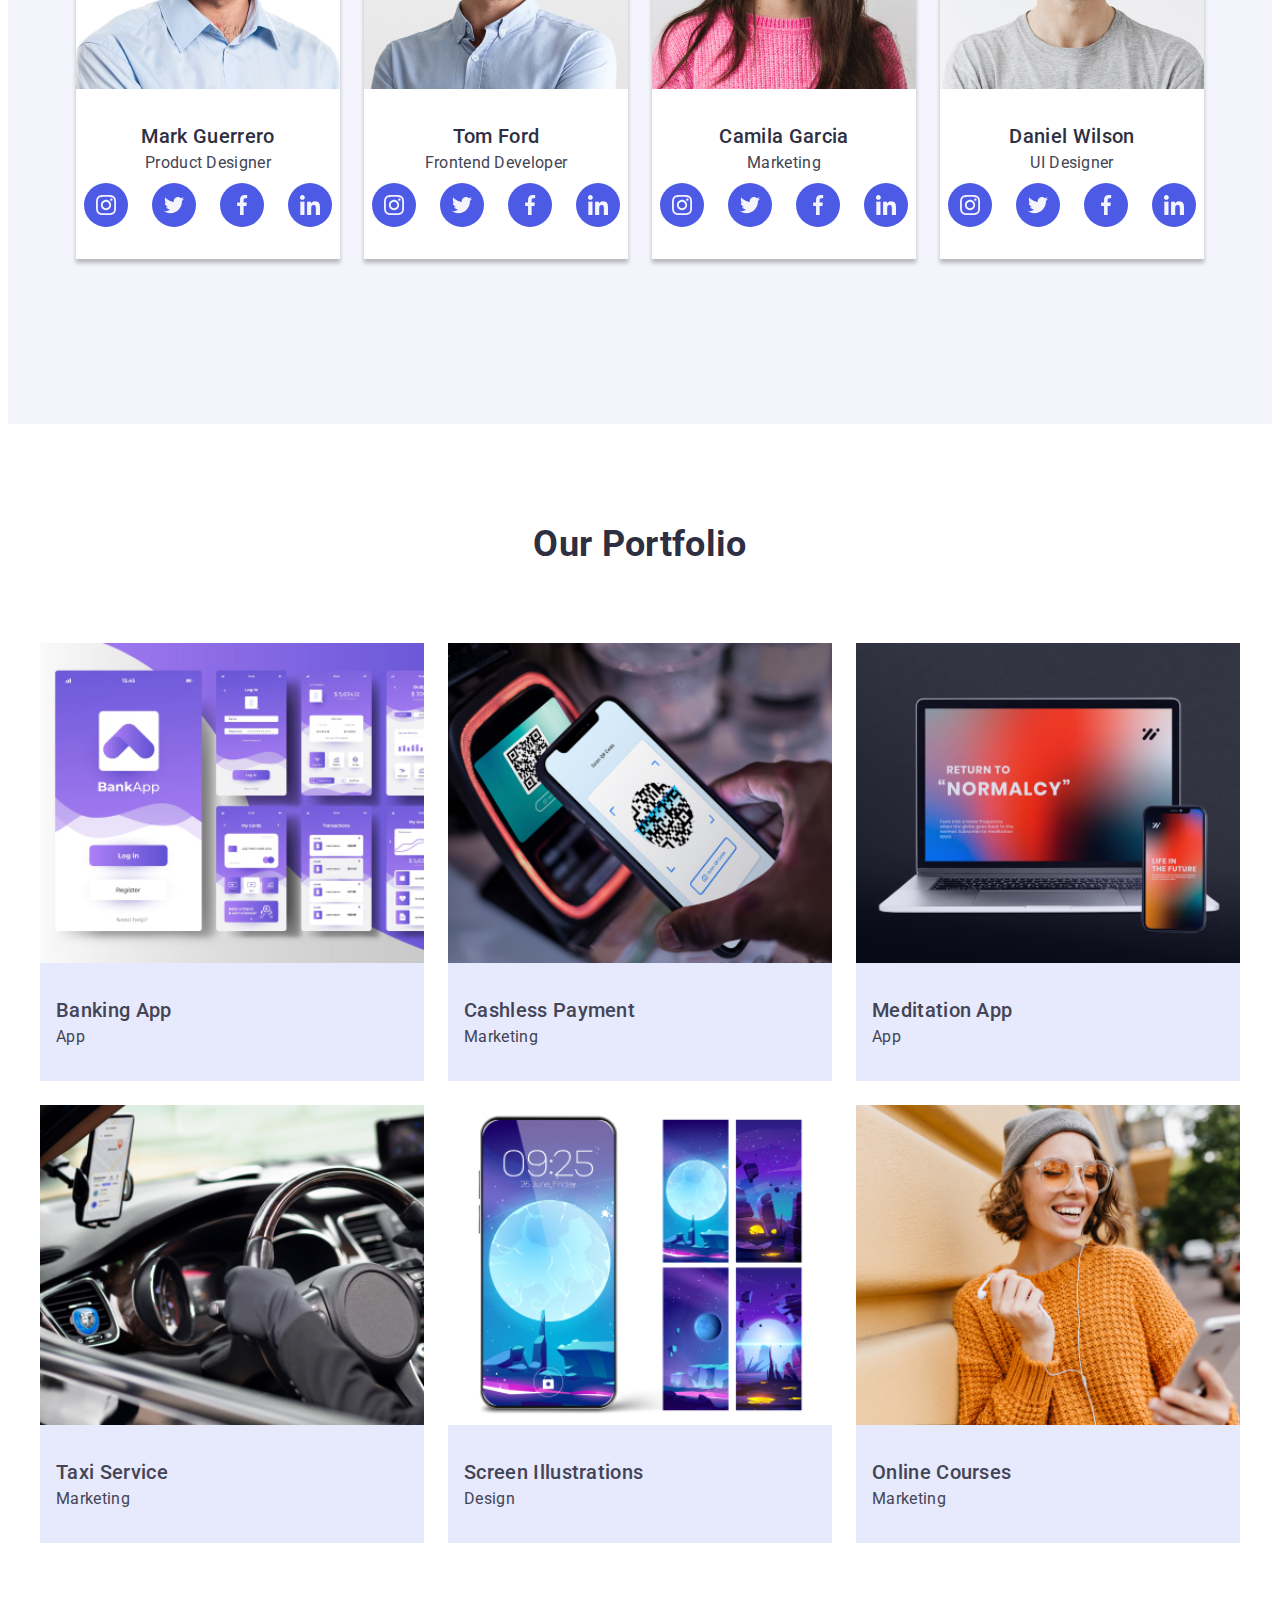
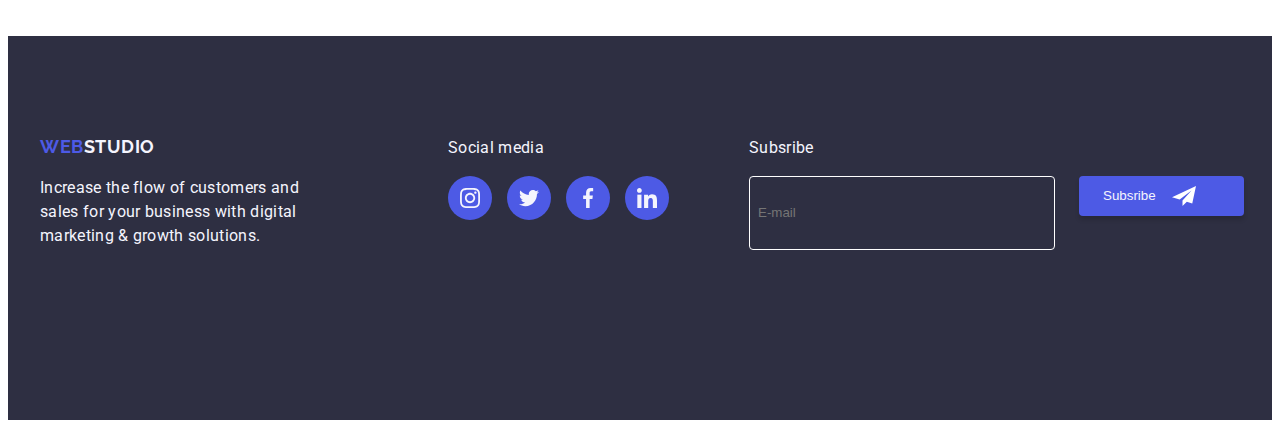
==== commit 65b1adc7: "fx" ====
--- a/index.html
+++ b/index.html
@@ -384,48 +384,51 @@
 
     <footer>
       <div class="container">
-        <div class="footerDescription">
-          <a class="logo"><span class="logoAccent">WEB</span>STUDIO</a>
-          <p>
-            Increase the flow of customers and sales for your business with digital marketing &
-            growth solutions.
-          </p>
-        </div>
-        <section class="footerSocialMedia">
-          <p>Social media</p>
-          <ul class="socialLinksList">
-            <li>
-              <a href="" class="socialLink">
-                <svg height="20" width="20" class="socialLinkIcon">
-                  <use href="./images/icons.svg#icon-instagram-2"></use>
-                </svg>
-              </a>
-            </li>
-            <li>
-              <a href="" class="socialLink">
-                <svg height="20" width="20" class="socialLinkIcon">
-                  <use href="./images/icons.svg#icon-twitter-1"></use>
-                </svg>
-              </a>
-            </li>
-            <li>
-              <a href="" class="socialLink">
-                <svg height="20" width="20" class="socialLinkIcon">
-                  <use href="./images/icons.svg#icon-facebook-1"></use>
-                </svg>
-              </a>
-            </li>
-            <li>
-              <a href="" class="socialLink">
-                <svg height="20" width="20" class="socialLinkIcon">
-                  <use href="./images/icons.svg#icon-linkedin-1"></use>
-                </svg>
-              </a>
-            </li>
-          </ul>
-        </section>
-        <section>
+        <div class="footerBox">
+          <div class="footerDescription">
+            <a class="logo"><span class="logoAccent">WEB</span>STUDIO</a>
+            <p>
+              Increase the flow of customers and sales for your business with digital marketing &
+              growth solutions.
+            </p>
+          </div>
+          <section class="footerSocialMedia">
+            <p>Social media</p>
+            <ul class="footerSocialLinks">
+              <li>
+                <a href="" class="socialLink">
+                  <svg height="20" width="20" class="socialLinkIcon">
+                    <use href="./images/icons.svg#icon-instagram-2"></use>
+                  </svg>
+                </a>
+              </li>
+              <li>
+                <a href="" class="socialLink">
+                  <svg height="20" width="20" class="socialLinkIcon">
+                    <use href="./images/icons.svg#icon-twitter-1"></use>
+                  </svg>
+                </a>
+              </li>
+              <li>
+                <a href="" class="socialLink">
+                  <svg height="20" width="20" class="socialLinkIcon">
+                    <use href="./images/icons.svg#icon-facebook-1"></use>
+                  </svg>
+                </a>
+              </li>
+              <li>
+                <a href="" class="socialLink">
+                  <svg height="20" width="20" class="socialLinkIcon">
+                    <use href="./images/icons.svg#icon-linkedin-1"></use>
+                  </svg>
+                </a>
+              </li>
+            </ul>
+          </section>
+        </div>
+        <div class="subscibeBox">
           <label class="subsribe" name="emailSubsciption" for="emailSubsciption"> Subsribe </label>
+
           <div class="subsciptionSection">
             <input
               placeholder="E-mail"
@@ -441,7 +444,7 @@
               </svg>
             </button>
           </div>
-        </section>
+        </div>
       </div>
     </footer>
 
--- a/css/styles.css
+++ b/css/styles.css
@@ -30,24 +30,45 @@
 
 img {
   display: block;
+  width: 100%;
 }
 
 a {
   text-decoration: none;
 }
-/* //////// */
+
 .container {
-  max-width: 1158px;
+  margin-left: auto;
+  margin-right: auto;
   padding-left: 15px;
   padding-right: 15px;
-  margin-left: auto;
-  margin-right: auto;
+}
+@media screen and (min-width: 480px) {
+  .container {
+    width: 480px;
+  }
+}
+@media screen and (min-width: 768px) {
+  .container {
+    width: 768px;
+  }
+}
+@media screen and (min-width: 1200px) {
+  .container {
+    width: 1200px;
+  }
 }
 
 .section {
-  padding-top: 120px;
-  padding-bottom: 120px;
-}
+  padding: 60px 0;
+}
+
+@media screen and (min-width: 1200px) {
+  .section {
+    padding: 93px 0;
+  }
+}
+
 .title {
   font-size: 20px;
   font-weight: 500;
@@ -74,6 +95,9 @@
   line-height: 1.17;
   letter-spacing: 0.03em;
   text-transform: uppercase;
+}
+
+header .logo {
   padding-right: 76px;
 }
 
@@ -84,7 +108,7 @@
 
 /* headrer */
 .mainNav {
-  display: flex;
+  /* display: flex; */
   align-items: center;
   padding-top: 24px;
   padding-bottom: 24px;
@@ -92,7 +116,7 @@
 }
 
 nav {
-  display: flex;
+  /* display: flex; */
   position: relative;
 }
 
@@ -118,7 +142,7 @@
 }
 
 .contactNav {
-  display: flex;
+  /* display: flex; */
   color: #434455;
 }
 
@@ -152,16 +176,15 @@
     url('../images/people-office\ 1.jpg');
   background-repeat: no-repeat;
   background-size: cover;
-  background-position: center;
-  max-width: 1440px;
+  background-position: center; */
+   max-width: 1440px;
   height: 600px;
   margin-left: auto;
   margin-right: auto;
   color: #ffffff;
   text-align: center;
-  height: 600px;
   align-content: center;
-}
+} 
 
 .hero-title {
   font-size: 56px;
@@ -192,9 +215,11 @@
 
 button.secondary {
   padding: 8px 24px;
-  display: flex;
+  display: inline-flex;
   align-items: center;
   align-self: flex-start;
+  width: 165px;
+  height: 40px;
 }
 
 button.primary:hover,
@@ -207,9 +232,21 @@
 /* //////// */
 
 /* features */
-.featuresContainer {
-  display: flex;
-  gap: 24px;
+
+@media (min-width: 768px) {
+  .featuresContainer {
+    display: flex;
+    flex-wrap: wrap;
+    gap: 24px;
+    justify-content: center;
+  }
+}
+
+@media (min-width: 1158px) {
+  .featuresContainer {
+    display: flex;
+    flex-wrap: nowrap;
+  }
 }
 
 .featuresContainer li {
@@ -236,16 +273,35 @@
   text-align: center;
 }
 
-.teamContainer {
-  display: flex;
-  gap: 24px;
+@media (min-width: 768px) {
+  .teamContainer {
+    display: flex;
+    gap: 24px;
+    flex-wrap: wrap;
+    justify-content: center;
+  }
+}
+
+@media (min-width: 1158px) {
+  .teamContainer {
+    flex-wrap: nowrap;
+  }
 }
 
 .teamCard {
-  flex-basis: calc((100% - 74px) / 3);
   background-color: #ffffff;
   box-shadow: 0px 4px 4px rgba(0, 0, 0, 0.25);
-}
+  display: flex;
+  flex-direction: column;
+  align-items: center;
+  margin-bottom: 72px;
+}
+
+/* @media (min-width: 1158px) {
+  .teamCard {
+    flex-basis: calc((100% - 24px) / 2);
+  }
+} */
 
 .teamDescription {
   color: #434455;
@@ -271,6 +327,10 @@
   justify-content: center;
   transition: background-color 250ms cubic-bezier(0.4, 0, 0.2, 1);
   background-color: #4d5ae5;
+}
+
+.socialLinkIcon {
+  fill: #f4f4fd;
 }
 
 .socialLink:hover,
@@ -318,14 +378,32 @@
   transform: translateY(-100%);
 }
 
-.portfolioContainer {
-  display: flex;
-  flex-wrap: wrap;
-  gap: 24px;
-}
-
-.portfolioContainer li {
-  flex-basis: calc((100% - 48px) / 3);
+@media (min-width: 768px) {
+  .portfolioContainer {
+    display: flex;
+    flex-wrap: wrap;
+    gap: 24px;
+  }
+}
+
+@media (min-width: 1158px) {
+  .portfolioContainer {
+    display: flex;
+    flex-wrap: wrap;
+    gap: 24px;
+  }
+}
+
+@media (min-width: 768px) {
+  .portfolioContainer li {
+    flex-basis: calc((100% - 24px) / 2);
+  }
+}
+
+@media (min-width: 1158px) {
+  .portfolioContainer li {
+    flex-basis: calc((100% - 48px) / 3);
+  }
 }
 .portfolioContainer .descriptionContainer {
   padding-left: 16px;
@@ -334,49 +412,96 @@
 /* //////// */
 
 /* footer */
+
 footer {
   background-color: #2e2f42;
   color: #f4f4fd;
   padding-top: 100px;
   padding-bottom: 100px;
+  width: 100%;
+  text-align: center;
+}
+
+@media (min-width: 768px) {
+  .footerBox {
+    display: inline-flex;
+    gap: 24px;
+    text-align: start;
+  }
 }
 
 .footerDescription p {
-  padding-top: 16px;
-  width: 264px;
-}
-
-footer .container {
-  display: flex;
-}
-
-.footerDescription {
-  margin-right: 120px;
-}
-
-.footerSocialMedia {
-  margin-right: 80px;
+  margin-top: 16px;
+  margin-bottom: 72px;
+}
+
+@media (min-width: 768px) {
+  .footerDescription p {
+    width: 264px;
+  }
+}
+
+.footerSocialLinks {
+  display: flex;
+  justify-content: center;
+  gap: 15px;
+  margin-bottom: 72px;
+}
+@media (min-width: 1200px) {
+  footer .container {
+    display: flex;
+  }
+}
+
+@media (min-width: 1200px) {
+  .subsciptionSection {
+    display: flex;
+  }
+}
+
+@media (min-width: 768px) {
+  .subscibeBox {
+    display: inline-flex;
+    flex-direction: column;
+    text-align: start;
+  }
+}
+
+@media (min-width: 1200px) {
+  .footerDescription {
+    margin-right: 120px;
+  }
+}
+
+@media (min-width: 1200px) {
+  .footerSocialMedia {
+    margin-right: 80px;
+  }
 }
 
 .footerSocialMedia p {
+  text-align: center;
   margin-bottom: 16px;
+}
+
+@media (min-width: 768px) {
+  .footerSocialMedia p {
+    text-align: start;
+  }
 }
 
 footer .socialLink:hover,
 footer .socialLink:focus {
   background-color: #31d0aa;
 }
+
 .subsribe {
   display: inline-block;
   margin-bottom: 16px;
 }
+
 .sendIcon {
   margin-left: 16px;
-}
-
-.subsciptionSection {
-  display: flex;
-  gap: 24px;
 }
 
 .emailSubsciption {
@@ -384,8 +509,16 @@
   border-radius: 4px;
   padding: 16px 8px;
   border: 1px solid #ffffff;
-  width: 264px;
+  /* width: 264px; */
+  width: 288px;
   height: 40px;
+  margin-bottom: 16px;
+}
+
+@media (min-width: 768px) {
+  .emailSubsciption {
+    margin-right: 24px;
+  }
 }
 
 .emailSubsciption:hover,
@@ -515,10 +648,6 @@
 }
 
 .checkboxInput {
-  /* position: absolute;
-  width: 1px;
-  height: 1px;
-  margin: -1px; */
   border: 0;
   padding: 0;
   opacity: 0;
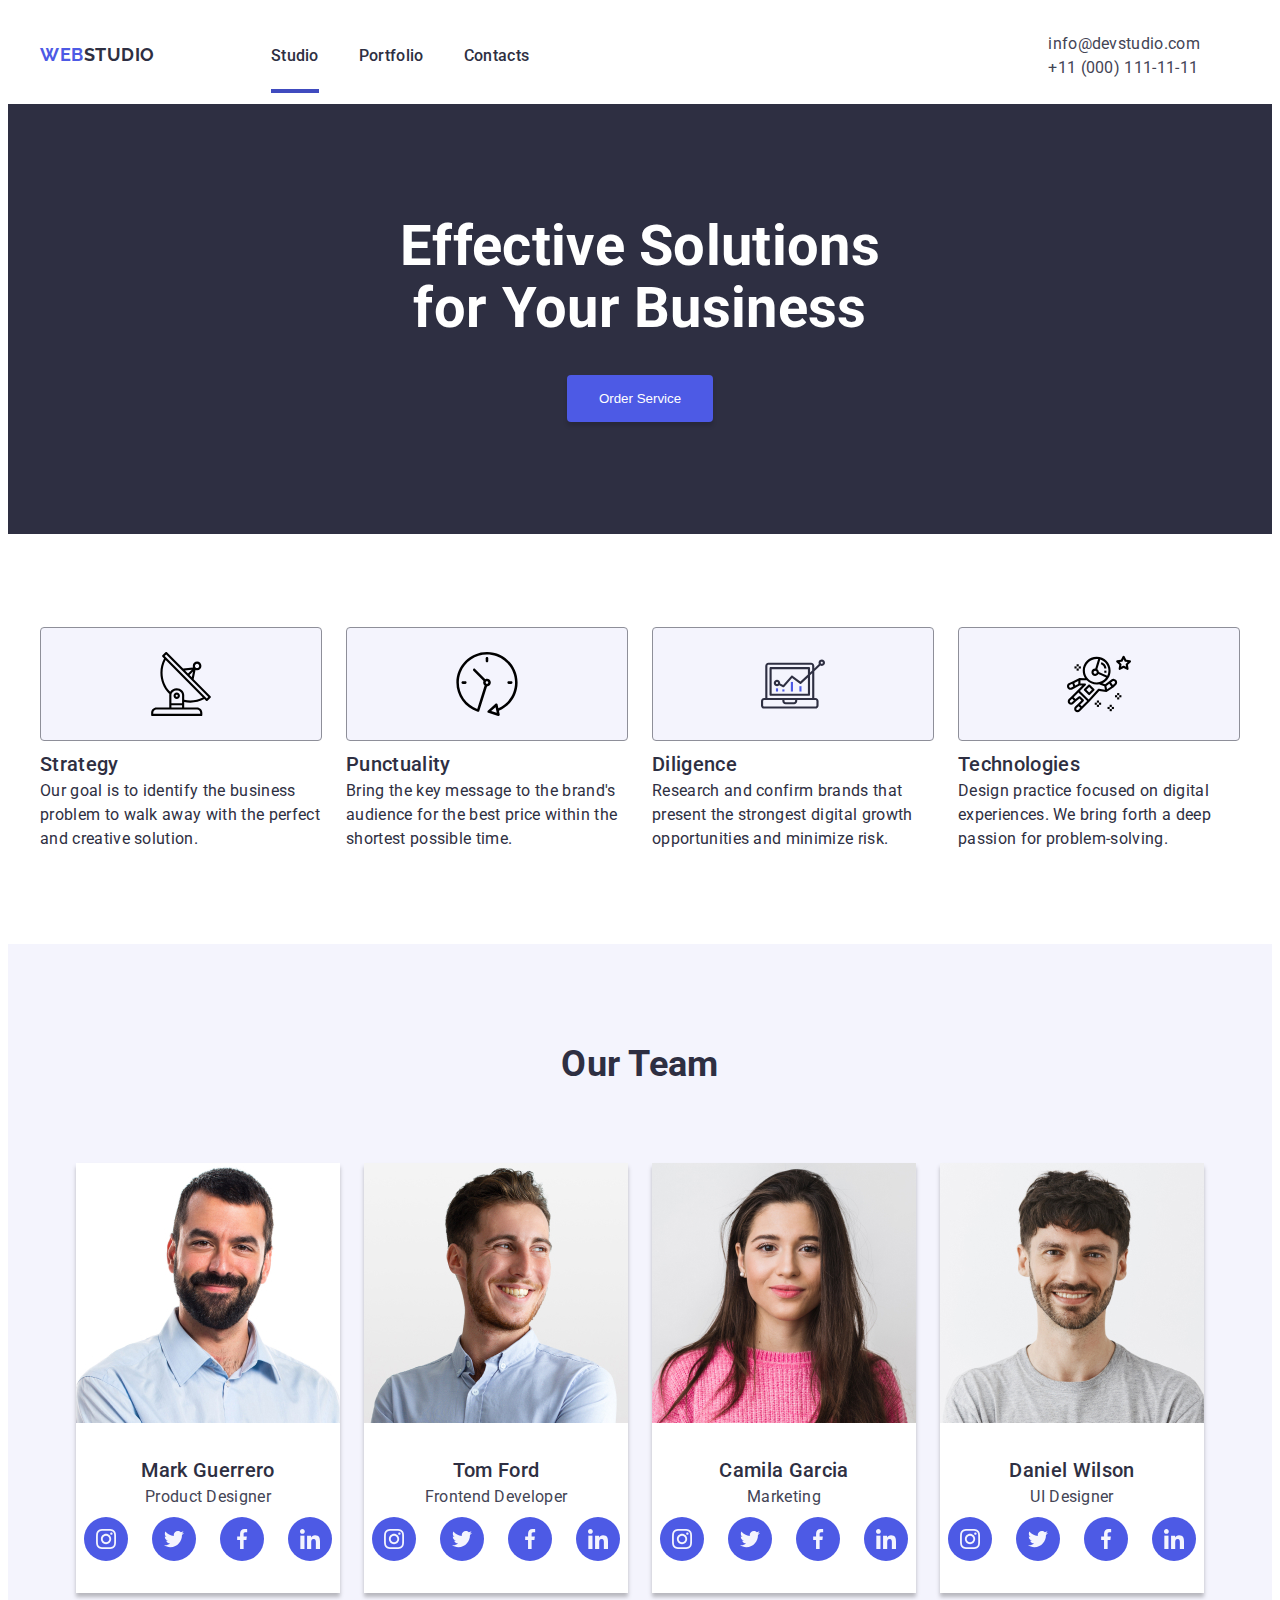
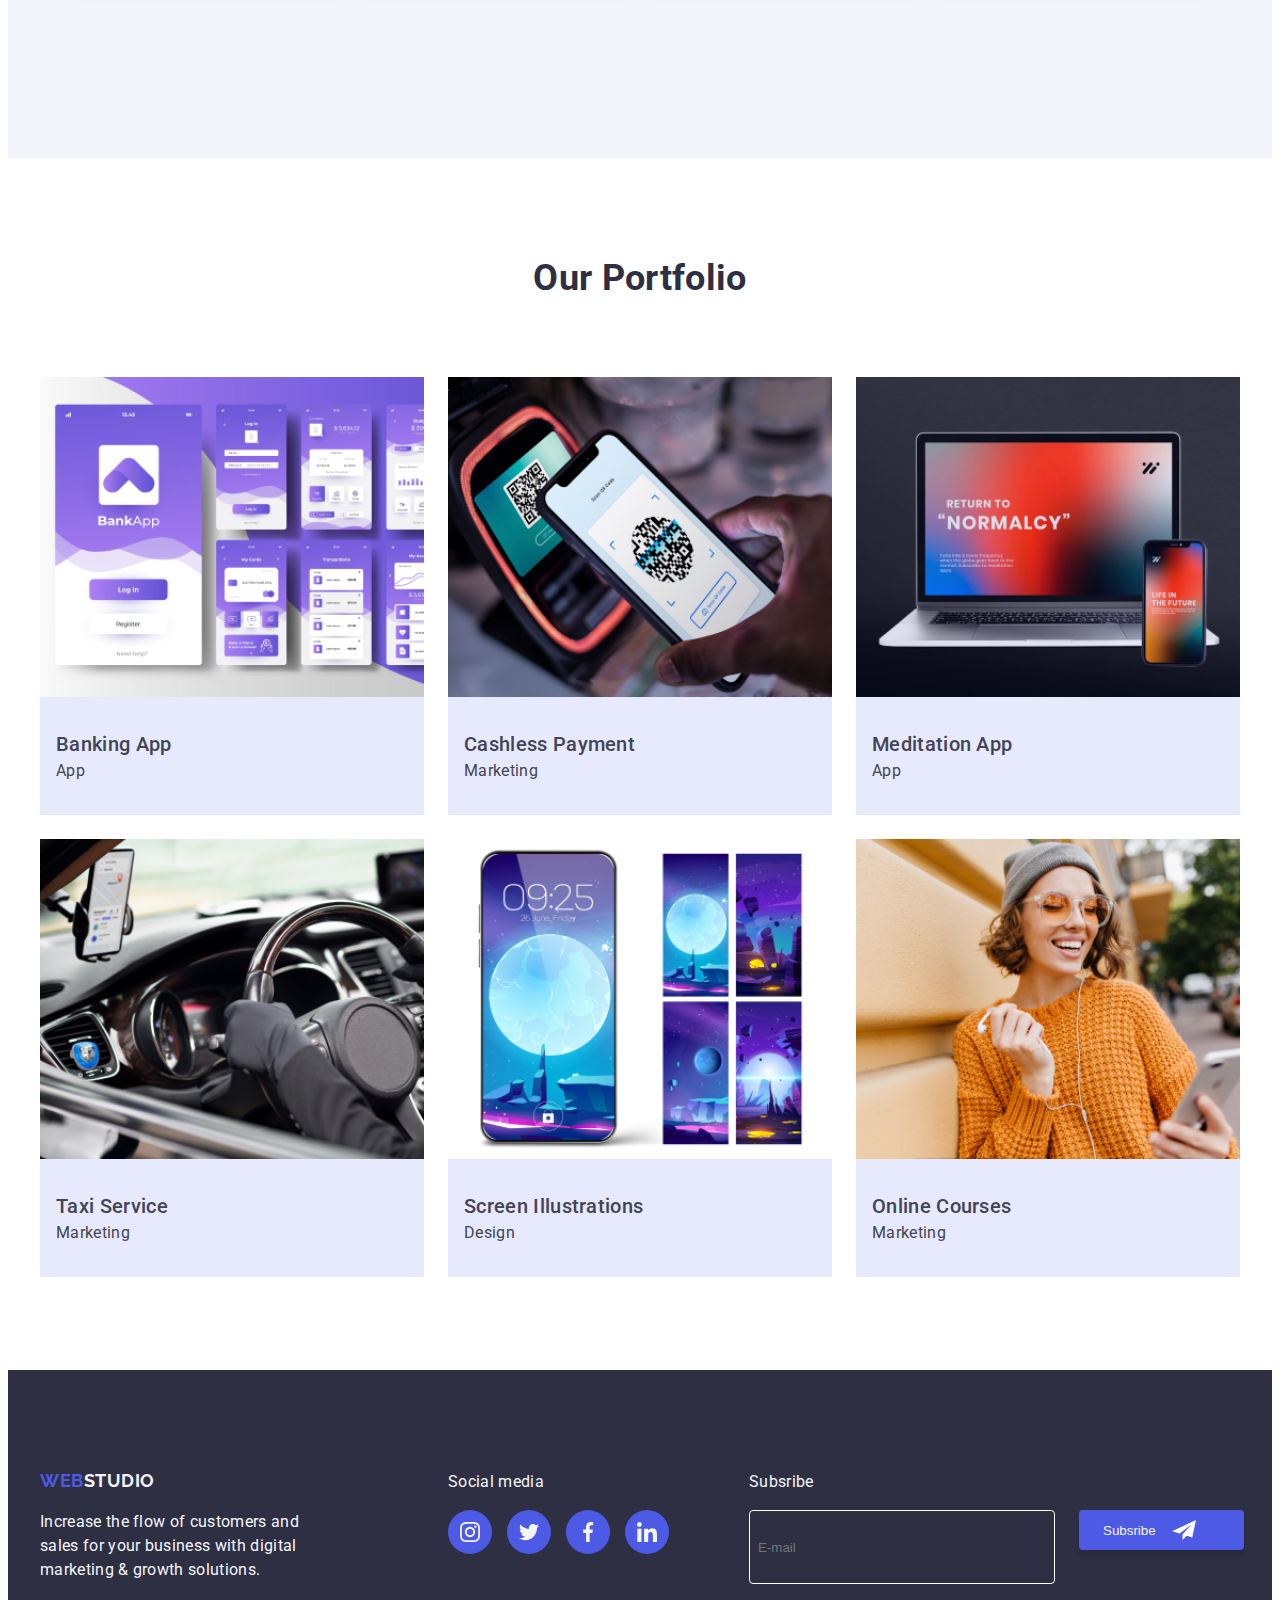
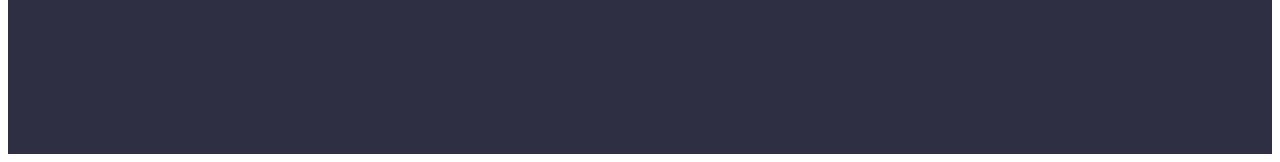
==== commit 6543ec17: "fx" ====
--- a/index.html
+++ b/index.html
@@ -492,5 +492,6 @@
         </form>
       </div>
     </div>
+    <script src="./index.js"></script>
   </body>
 </html>
--- a/css/styles.css
+++ b/css/styles.css
@@ -108,7 +108,7 @@
 
 /* headrer */
 .mainNav {
-  /* display: flex; */
+  display: flex;
   align-items: center;
   padding-top: 24px;
   padding-bottom: 24px;
@@ -116,7 +116,7 @@
 }
 
 nav {
-  /* display: flex; */
+  display: flex;
   position: relative;
 }
 
@@ -172,24 +172,44 @@
 /* hero section  */
 .hero {
   background-color: #2e2f42;
-  background-image: linear-gradient(rgba(46, 47, 66, 0.7), rgba(46, 47, 66, 0.7)),
+  padding: 72px 52px;
+  width: 100%;
+  /* background-image: linear-gradient(rgba(46, 47, 66, 0.7), rgba(46, 47, 66, 0.7)),
     url('../images/people-office\ 1.jpg');
   background-repeat: no-repeat;
   background-size: cover;
-  background-position: center; */
-   max-width: 1440px;
-  height: 600px;
-  margin-left: auto;
-  margin-right: auto;
+  background-position: center;
+  max-width: 1440px; 
+  height: 600px; */
+  /* margin-left: auto;
+  margin-right: auto; */
   color: #ffffff;
   text-align: center;
   align-content: center;
-} 
+}
+
+@media (min-width: 768px) {
+  .hero {
+    padding: 112px 0;
+  }
+}
 
 .hero-title {
-  font-size: 56px;
+  font-size: 36px;
+  /* font-size: 56px; */
+  font-weight: 700;
   line-height: 1.1;
-  margin-bottom: 48px;
+  margin-bottom: 72px;
+}
+
+@media (min-width: 768px) {
+  .hero-title {
+    margin-bottom: 36px;
+    font-size: 56px;
+  }
+}
+
+@media (min-width: 1158px) {
 }
 
 /* button */
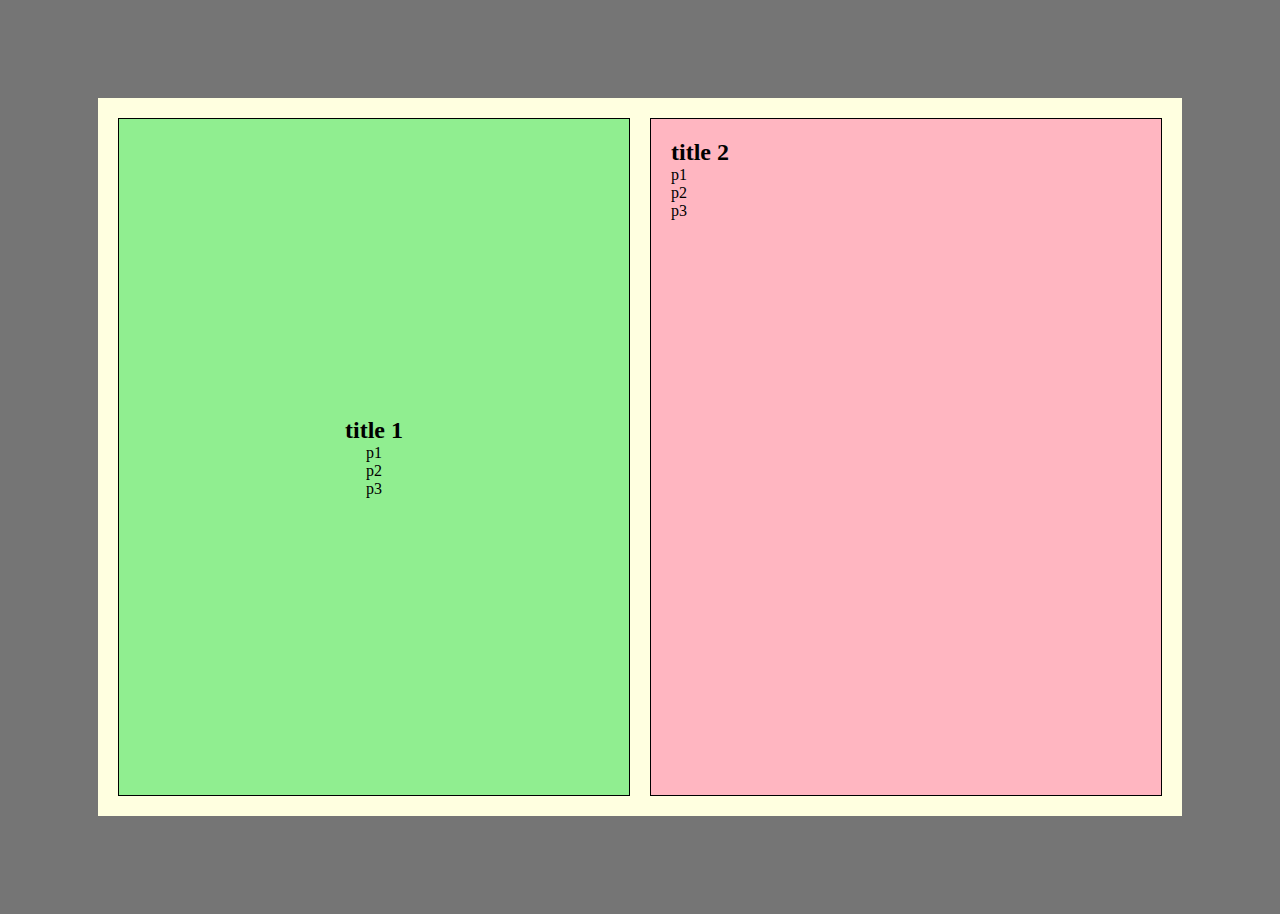
==== commit eae18da4: "fx" ====
--- a/index.html
+++ b/index.html
@@ -18,480 +18,21 @@
     <link href="./css/styles.css" rel="stylesheet" />
   </head>
   <body>
-    <header>
-      <div class="container">
-        <div class="mainNav">
-          <nav>
-            <li>
-              <a class="logo"><span class="logoAccent">WEB</span>STUDIO</a>
-            </li>
-            <li>
-              <a href="" class="navLink isActive">Studio</a>
-            </li>
-            <li>
-              <a href="" class="navLink">Portfolio</a>
-            </li>
-            <li>
-              <a href="" class="navLink">Contacts</a>
-            </li>
-          </nav>
-
-          <ul class="contactNav">
-            <li>
-              <p>info@devstudio.com</p>
-            </li>
-            <li>
-              <p>+11 (000) 111-11-11</p>
-            </li>
-          </ul>
+    <div>
+      <div class="mainContainer">
+        <div class="firstBlock">
+          <h2>title 1</h2>
+          <p>p1</p>
+          <p>p2</p>
+          <p>p3</p>
+        </div>
+        <div class="secondBlock">
+          <h2>title 2</h2>
+          <p>p1</p>
+          <p>p2</p>
+          <p>p3</p>
         </div>
       </div>
-    </header>
-
-    <main>
-      <section class="hero">
-        <div class="container">
-          <h1 class="hero-title">Effective Solutions<br />for Your Business</h1>
-          <button type="button" class="primary">Order Service</button>
-        </div>
-      </section>
-
-      <section class="section">
-        <div class="container">
-          <ul class="featuresContainer">
-            <li>
-              <div class="featuresBlock">
-                <svg width="64" height="64" class="featuresIcon">
-                  <use href="./images/icons.svg#icon-antenna-1"></use>
-                </svg>
-              </div>
-              <h3 class="title">Strategy</h3>
-              <p>
-                Our goal is to identify the business problem to walk away with the perfect and
-                creative solution.
-              </p>
-            </li>
-            <li>
-              <div class="featuresBlock">
-                <svg width="64" height="64" class="featuresIcon">
-                  <use href="./images/icons.svg#icon-clock-1"></use>
-                </svg>
-              </div>
-              <h3 class="title">Punctuality</h3>
-              <p>
-                Bring the key message to the brand's audience for the best price within the shortest
-                possible time.
-              </p>
-            </li>
-            <li>
-              <div class="featuresBlock">
-                <svg width="64" height="64" class="featuresIcon">
-                  <use href="./images/symbol-defs.svg#icon-diagram-1"></use>
-                </svg>
-              </div>
-              <h3 class="title">Diligence</h3>
-              <p>
-                Research and confirm brands that present the strongest digital growth opportunities
-                and minimize risk.
-              </p>
-            </li>
-            <li>
-              <div class="featuresBlock">
-                <svg width="64" height="64" class="featuresIcon">
-                  <use href="./images/icons.svg#icon-astronaut-1"></use>
-                </svg>
-              </div>
-              <h3 class="title">Technologies</h3>
-              <p>
-                Design practice focused on digital experiences. We bring forth a deep passion for
-                problem-solving.
-              </p>
-            </li>
-          </ul>
-        </div>
-      </section>
-
-      <section class="teamSection section">
-        <div class="container">
-          <h2 class="sectionTitle">Our Team</h2>
-          <ul class="teamContainer">
-            <li class="teamCard">
-              <img src="./images/img1.jpg" alt="Mark Guerrero" width="264" />
-              <div class="descriptionContainer">
-                <p class="title">Mark Guerrero</p>
-                <p class="teamDescription">Product Designer</p>
-                <ul class="socialLinksList">
-                  <li>
-                    <a href="" class="socialLink">
-                      <svg height="20" width="20" class="socialLinkIcon">
-                        <use href="./images/icons.svg#icon-instagram-2"></use>
-                      </svg>
-                    </a>
-                  </li>
-                  <li>
-                    <a href="" class="socialLink">
-                      <svg height="20" width="20" class="socialLinkIcon">
-                        <use href="./images/icons.svg#icon-twitter-1"></use>
-                      </svg>
-                    </a>
-                  </li>
-                  <li>
-                    <a href="" class="socialLink">
-                      <svg height="20" width="20" class="socialLinkIcon">
-                        <use href="./images/icons.svg#icon-facebook-1"></use>
-                      </svg>
-                    </a>
-                  </li>
-                  <li>
-                    <a href="" class="socialLink">
-                      <svg height="20" width="20" class="socialLinkIcon">
-                        <use href="./images/icons.svg#icon-linkedin-1"></use>
-                      </svg>
-                    </a>
-                  </li>
-                </ul>
-              </div>
-            </li>
-            <li class="teamCard">
-              <img src="./images/img2.jpg" alt="Tom Ford" width="264" />
-              <div class="descriptionContainer">
-                <p class="title">Tom Ford</p>
-                <p class="teamDescription">Frontend Developer</p>
-                <ul class="socialLinksList">
-                  <li>
-                    <a href="" class="socialLink">
-                      <svg height="20" width="20" class="socialLinkIcon">
-                        <use href="./images/icons.svg#icon-instagram-2"></use>
-                      </svg>
-                    </a>
-                  </li>
-                  <li>
-                    <a href="" class="socialLink">
-                      <svg height="20" width="20" class="socialLinkIcon">
-                        <use href="./images/icons.svg#icon-twitter-1"></use>
-                      </svg>
-                    </a>
-                  </li>
-                  <li>
-                    <a href="" class="socialLink">
-                      <svg height="20" width="20" class="socialLinkIcon">
-                        <use href="./images/icons.svg#icon-facebook-1"></use>
-                      </svg>
-                    </a>
-                  </li>
-                  <li>
-                    <a href="" class="socialLink">
-                      <svg height="20" width="20" class="socialLinkIcon">
-                        <use href="./images/icons.svg#icon-linkedin-1"></use>
-                      </svg>
-                    </a>
-                  </li>
-                </ul>
-              </div>
-            </li>
-            <li class="teamCard">
-              <img src="./images/img3.jpg" alt="Camila Garcia" width="264" />
-              <div class="descriptionContainer">
-                <p class="title">Camila Garcia</p>
-                <p class="teamDescription">Marketing</p>
-                <ul class="socialLinksList">
-                  <li>
-                    <a href="" class="socialLink">
-                      <svg height="20" width="20" class="socialLinkIcon">
-                        <use href="./images/icons.svg#icon-instagram-2"></use>
-                      </svg>
-                    </a>
-                  </li>
-                  <li>
-                    <a href="" class="socialLink">
-                      <svg height="20" width="20" class="socialLinkIcon">
-                        <use href="./images/icons.svg#icon-twitter-1"></use>
-                      </svg>
-                    </a>
-                  </li>
-                  <li>
-                    <a href="" class="socialLink">
-                      <svg height="20" width="20" class="socialLinkIcon">
-                        <use href="./images/icons.svg#icon-facebook-1"></use>
-                      </svg>
-                    </a>
-                  </li>
-                  <li>
-                    <a href="" class="socialLink">
-                      <svg height="20" width="20" class="socialLinkIcon">
-                        <use href="./images/icons.svg#icon-linkedin-1"></use>
-                      </svg>
-                    </a>
-                  </li>
-                </ul>
-              </div>
-            </li>
-            <li class="teamCard">
-              <img src="./images/img4.jpg" alt="Daniel Wilson" width="264" />
-              <div class="descriptionContainer">
-                <p class="title">Daniel Wilson</p>
-                <p class="teamDescription">UI Designer</p>
-                <ul class="socialLinksList">
-                  <li>
-                    <a href="" class="socialLink">
-                      <svg height="20" width="20" class="socialLinkIcon">
-                        <use href="./images/icons.svg#icon-instagram-2"></use>
-                      </svg>
-                    </a>
-                  </li>
-                  <li>
-                    <a href="" class="socialLink">
-                      <svg height="20" width="20" class="socialLinkIcon">
-                        <use href="./images/icons.svg#icon-twitter-1"></use>
-                      </svg>
-                    </a>
-                  </li>
-                  <li>
-                    <a href="" class="socialLink">
-                      <svg height="20" width="20" class="socialLinkIcon">
-                        <use href="./images/icons.svg#icon-facebook-1"></use>
-                      </svg>
-                    </a>
-                  </li>
-                  <li>
-                    <a href="" class="socialLink">
-                      <svg height="20" width="20" class="socialLinkIcon">
-                        <use href="./images/icons.svg#icon-linkedin-1"></use>
-                      </svg>
-                    </a>
-                  </li>
-                </ul>
-              </div>
-            </li>
-          </ul>
-        </div>
-      </section>
-
-      <section class="portfolioSection section">
-        <div class="container">
-          <h2 class="sectionTitle">Our Portfolio</h2>
-          <ul class="portfolioContainer">
-            <li class="portfolioCard">
-              <a class="portfolioLink">
-                <div class="overlayWrap">
-                  <img src="./images/Banking App.jpg" alt="Banking App" width="360" />
-                  <div class="overlay">
-                    <p>
-                      14 Stylish and User-Friendly App Design Concepts · Task Manager App · Calorie
-                      Tracker App · Exotic Fruit Ecommerce App · Cloud Storage App
-                    </p>
-                  </div>
-                </div>
-                <div class="descriptionContainer">
-                  <p class="title">Banking App</p>
-                  <p>App</p>
-                </div>
-              </a>
-            </li>
-            <li class="portfolioCard">
-              <a class="portfolioLink">
-                <div class="overlayWrap">
-                  <img src="./images/Cashless Payment.jpg" alt="Cashless Payment" width="360" />
-                  <div class="overlay">
-                    <p>
-                      14 Stylish and User-Friendly App Design Concepts · Task Manager App · Calorie
-                      Tracker App · Exotic Fruit Ecommerce App · Cloud Storage App
-                    </p>
-                  </div>
-                </div>
-                <div class="descriptionContainer">
-                  <p class="title">Cashless Payment</p>
-                  <p>Marketing</p>
-                </div>
-              </a>
-            </li>
-            <li class="portfolioCard">
-              <a class="portfolioLink">
-                <div class="overlayWrap">
-                  <img src="./images/Meditation App.jpg" alt="Meditation App" width="360" />
-                  <div class="overlay">
-                    <p>
-                      14 Stylish and User-Friendly App Design Concepts · Task Manager App · Calorie
-                      Tracker App · Exotic Fruit Ecommerce App · Cloud Storage App
-                    </p>
-                  </div>
-                </div>
-                <div class="descriptionContainer">
-                  <p class="title">Meditation App</p>
-                  <p>App</p>
-                </div>
-              </a>
-            </li>
-            <li class="portfolioCard">
-              <a class="portfolioLink">
-                <div class="overlayWrap">
-                  <img src="./images/Taxi Service.jpg" alt="Taxi Service" width="360" />
-                  <div class="overlay">
-                    <p>
-                      14 Stylish and User-Friendly App Design Concepts · Task Manager App · Calorie
-                      Tracker App · Exotic Fruit Ecommerce App · Cloud Storage App
-                    </p>
-                  </div>
-                </div>
-                <div class="descriptionContainer">
-                  <p class="title">Taxi Service</p>
-                  <p>Marketing</p>
-                </div>
-              </a>
-            </li>
-            <li class="portfolioCard">
-              <a class="portfolioLink">
-                <div class="overlayWrap">
-                  <img
-                    src="./images/Screen Illustrations.jpg"
-                    alt="Screen Illustrations"
-                    width="360"
-                  />
-                  <div class="overlay">
-                    <p>
-                      14 Stylish and User-Friendly App Design Concepts · Task Manager App · Calorie
-                      Tracker App · Exotic Fruit Ecommerce App · Cloud Storage App
-                    </p>
-                  </div>
-                </div>
-                <div class="descriptionContainer">
-                  <p class="title">Screen Illustrations</p>
-                  <p>Design</p>
-                </div>
-              </a>
-            </li>
-            <li class="portfolioCard">
-              <a class="portfolioLink">
-                <div class="overlayWrap">
-                  <img src="./images//Online Courses.jpg" alt="Online Courses" width="360" />
-                  <div class="overlay">
-                    <p>
-                      14 Stylish and User-Friendly App Design Concepts · Task Manager App · Calorie
-                      Tracker App · Exotic Fruit Ecommerce App · Cloud Storage App
-                    </p>
-                  </div>
-                </div>
-                <div class="descriptionContainer">
-                  <p class="title">Online Courses</p>
-                  <p>Marketing</p>
-                </div>
-              </a>
-            </li>
-          </ul>
-        </div>
-      </section>
-    </main>
-
-    <footer>
-      <div class="container">
-        <div class="footerBox">
-          <div class="footerDescription">
-            <a class="logo"><span class="logoAccent">WEB</span>STUDIO</a>
-            <p>
-              Increase the flow of customers and sales for your business with digital marketing &
-              growth solutions.
-            </p>
-          </div>
-          <section class="footerSocialMedia">
-            <p>Social media</p>
-            <ul class="footerSocialLinks">
-              <li>
-                <a href="" class="socialLink">
-                  <svg height="20" width="20" class="socialLinkIcon">
-                    <use href="./images/icons.svg#icon-instagram-2"></use>
-                  </svg>
-                </a>
-              </li>
-              <li>
-                <a href="" class="socialLink">
-                  <svg height="20" width="20" class="socialLinkIcon">
-                    <use href="./images/icons.svg#icon-twitter-1"></use>
-                  </svg>
-                </a>
-              </li>
-              <li>
-                <a href="" class="socialLink">
-                  <svg height="20" width="20" class="socialLinkIcon">
-                    <use href="./images/icons.svg#icon-facebook-1"></use>
-                  </svg>
-                </a>
-              </li>
-              <li>
-                <a href="" class="socialLink">
-                  <svg height="20" width="20" class="socialLinkIcon">
-                    <use href="./images/icons.svg#icon-linkedin-1"></use>
-                  </svg>
-                </a>
-              </li>
-            </ul>
-          </section>
-        </div>
-        <div class="subscibeBox">
-          <label class="subsribe" name="emailSubsciption" for="emailSubsciption"> Subsribe </label>
-
-          <div class="subsciptionSection">
-            <input
-              placeholder="E-mail"
-              id="emailSubsciption"
-              type="email"
-              class="emailSubsciption"
-            />
-
-            <button type="submit" class="secondary">
-              Subsribe
-              <svg height="24" width="24" class="sendIcon">
-                <use href="./symbol-defs.svg#icon-send"></use>
-              </svg>
-            </button>
-          </div>
-        </div>
-      </div>
-    </footer>
-
-    <div class="modal-overlay">
-      <div class="modal">
-        <form class="form">
-          <button class="closeBtn" type="button">
-            <svg class="closeIcon">
-              <use href="./symbol-defs.svg#icon-close"></use>
-            </svg>
-          </button>
-          <p class="formTitle">Leave your contacts and we will call you back</p>
-          <label for="name" class="formLabel">
-            Name
-            <input type="text" name="name" id="name" class="formInput" />
-            <svg height="24" width="24" class="modalIcon">
-              <use href="./images/icon.svg#icon-person"></use>
-            </svg>
-          </label>
-          <label for="phone" class="formLabel">
-            Phone
-            <input id="phone" name="phone" type="tel" class="formInput" />
-            <svg height="24" width="24" class="modalIcon">
-              <use href="./symbol-defs.svg#icon-phone"></use>
-            </svg>
-          </label>
-          <label for="email" class="formLabel">
-            Email
-            <input id="email" name="email" type="email" class="formInput" />
-            <svg height="24" width="24" class="modalIcon">
-              <use href="./symbol-defs.svg#icon-email-"></use>
-            </svg>
-          </label>
-          <label class="formCommentSection">
-            <textarea placeholder="Text input" name="comment" class="formComment"></textarea>
-          </label>
-          <div class="checkbox">
-            <input id="checkPolicy" type="checkbox" class="checkboxInput" />
-            <label for="checkPolicy" class="checkPolicy">
-              I accept the terms and conditions of the &nbsp;
-              <a href="" class="policy">Privacy Policy</a>
-            </label>
-          </div>
-          <button type="button" class="modalBtn">Send</button>
-        </form>
-      </div>
     </div>
-    <script src="./index.js"></script>
   </body>
 </html>
--- a/css/styles.css
+++ b/css/styles.css
@@ -1,4 +1,4 @@
-body {
+/* body {
   font-family: Roboto, Raleway, sans-serif;
   color: #2e2f42;
   background-color: #ffffff;
@@ -711,3 +711,49 @@
 
   align-items: center;
 }
+*/
+
+/* /////////////////////////////// */
+* {
+  box-sizing: border-box;
+}
+
+h2,
+p {
+  padding: 0;
+  margin: 0;
+}
+body {
+  padding: 90px;
+  background-color: #757575;
+}
+.mainContainer {
+  max-width: 1100px;
+  margin: auto;
+  padding: 20px;
+  background-color: lightyellow;
+  display: flex;
+  align-items: center;
+  gap: 20px;
+  justify-content: space-around;
+}
+
+.firstBlock {
+  display: flex;
+  flex-direction: column;
+  justify-content: center;
+  align-items: center;
+  height: 636px;
+  flex-basis: calc((100% - 20px) / 2);
+  background-color: lightgreen;
+  padding: 20px;
+  border: 1px solid black;
+}
+
+.secondBlock {
+  height: 636px;
+  flex-basis: calc((100% - 20px) / 2);
+  background-color: lightpink;
+  padding: 20px;
+  border: 1px solid black;
+}
